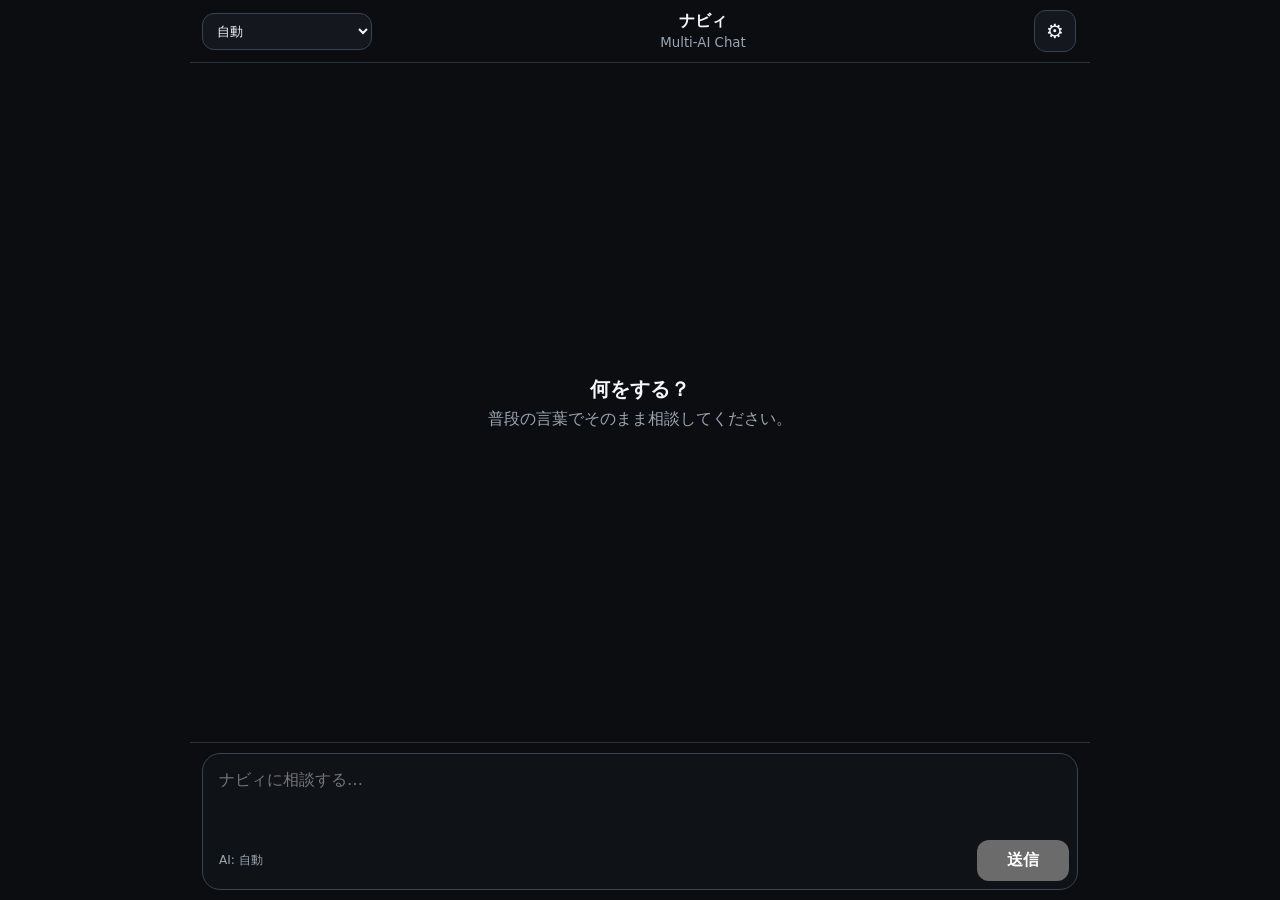
==== web/index.html @ 919de96f "Add dedicated API vault with separate provider forms" ====
<!doctype html>
<html lang="ja">
<head>
<meta charset="utf-8">
<meta name="viewport" content="width=device-width,initial-scale=1,viewport-fit=cover">
<title>Navi Multi-AI Chat</title>
<style>
:root{color-scheme:dark;font-family:system-ui,-apple-system,BlinkMacSystemFont,"Segoe UI",sans-serif;--bg:#0b0d10;--panel:#14181e;--panel2:#0f1318;--line:#2a313b;--text:#f4f7fb;--muted:#9aa6b4;--ok:#76d99c;--bad:#ffb4b4;--warn:#ffd27a}
*{box-sizing:border-box}html,body{height:100%}body{margin:0;background:var(--bg);color:var(--text);overflow:hidden}button,input,select,textarea{font:inherit}.app{height:100dvh;max-width:900px;margin:auto;display:flex;flex-direction:column}
.topbar{padding:calc(10px + env(safe-area-inset-top)) 12px 10px;display:grid;grid-template-columns:minmax(120px,170px) 1fr 44px;gap:8px;align-items:center;border-bottom:1px solid var(--line)}
#providerTop{width:100%;border:1px solid #384250;border-radius:12px;background:var(--panel);color:var(--text);padding:9px 30px 9px 10px;font-size:13px}.brand{text-align:center}.brand b{display:block}.brand small{color:var(--muted)}.gear{width:42px;height:42px;border:1px solid #384250;border-radius:12px;background:var(--panel);color:var(--text);font-size:20px}
.screen{display:none;min-height:0;flex:1}.screen.active{display:flex}.page{flex-direction:column;overflow:auto;padding:14px 14px 40px}.page-head{display:flex;align-items:center;gap:10px;margin-bottom:16px}.home{border:1px solid #384250;border-radius:12px;background:var(--panel);color:var(--text);padding:10px 13px;font-weight:700}.title{font-size:21px;font-weight:800}.sub{color:var(--muted);font-size:12px;line-height:1.5;margin:-7px 0 14px}
#chatScreen{flex-direction:column}.messages{flex:1;overflow:auto;padding:16px 14px}.empty{height:100%;display:grid;place-items:center;text-align:center;color:var(--muted)}.empty strong{display:block;color:var(--text);font-size:20px;margin-bottom:6px}.msg{max-width:86%;margin:0 0 14px}.msg.user{margin-left:auto}.bubble{border:1px solid var(--line);border-radius:16px;padding:12px 14px;white-space:pre-wrap;word-break:break-word;line-height:1.6}.user .bubble{background:#202833}.assistant .bubble{background:var(--panel)}.meta{color:var(--muted);font-size:11px;margin:5px 4px}.error{color:var(--bad)}
.composer-wrap{border-top:1px solid var(--line);padding:10px 12px calc(10px + env(safe-area-inset-bottom))}.composer{border:1px solid #394453;background:var(--panel2);border-radius:18px;padding:8px}.composer textarea{width:100%;min-height:74px;max-height:190px;resize:none;border:0;outline:0;background:transparent;color:var(--text);padding:8px}.composer-row{display:flex;gap:8px;align-items:center}.mode{flex:1;color:var(--muted);font-size:12px;padding-left:8px}.send{min-width:92px;border:0;border-radius:12px;padding:10px 14px;font-weight:800}
.list{display:grid;gap:10px}.rowbtn{width:100%;display:flex;justify-content:space-between;align-items:center;gap:12px;text-align:left;background:var(--panel);border:1px solid var(--line);border-radius:16px;color:var(--text);padding:15px}.rowbtn strong{display:block}.rowbtn small{display:block;color:var(--muted);margin-top:4px}.state{font-size:11px;color:var(--muted);text-align:right;line-height:1.4}.state.ok{color:var(--ok)}.state.warn{color:var(--warn)}
.card{background:var(--panel);border:1px solid var(--line);border-radius:16px;padding:15px;margin-top:12px}.keyinput{width:100%;border:1px solid #394453;border-radius:11px;background:var(--panel2);color:var(--text);padding:12px}.save,.secondary{width:100%;margin-top:12px;border:0;border-radius:12px;padding:12px;font-weight:800}.secondary{background:transparent;color:var(--text);border:1px solid #394453}.save-status{min-height:22px;margin-top:10px;font-size:12px;color:var(--muted)}.save-status.ok{color:var(--ok)}.save-status.bad{color:var(--bad)}.note{color:var(--muted);font-size:11px;line-height:1.5;margin-top:8px}.check{display:flex;align-items:center;gap:10px}.check input{width:auto}
</style>
</head>
<body>
<div class="app">
<header class="topbar">
  <select id="providerTop" aria-label="AI切り替え"><option value="">自動</option><option value="gemini">Gemini</option><option value="openai">OpenAI</option><option value="copilot">Copilot</option></select>
  <div class="brand"><b>ナビィ</b><small>Multi-AI Chat</small></div>
  <button id="settingsBtn" class="gear" aria-label="設定">⚙︎</button>
</header>

<section id="chatScreen" class="screen active">
 <div id="messages" class="messages"><div id="emptyState" class="empty"><div><strong>何をする？</strong>普段の言葉でそのまま相談してください。</div></div></div>
 <div class="composer-wrap"><div class="composer"><textarea id="message" placeholder="ナビィに相談する…" enterkeyhint="send"></textarea><div class="composer-row"><div id="mode" class="mode">AI: 自動</div><button id="send" class="send">送信</button></div></div></div>
</section>

<section id="settingsScreen" class="screen page">
 <div class="page-head"><button class="home" data-home>⌂ ホーム</button><div class="title">設定</div></div>
 <div class="list">
   <button id="openVault" class="rowbtn"><span><strong>API保管庫</strong><small>Gemini / OpenAI / Copilot</small></span><span>›</span></button>
   <button id="openGateway" class="rowbtn"><span><strong>接続キー</strong><small>GATEWAY_CHAT_KEY</small></span><span id="gatewayState" class="state">未保存</span></button>
 </div>
 <div class="card"><label class="check"><input id="verify" type="checkbox">2つ目のAIでも確認する</label></div>
</section>

<section id="vaultScreen" class="screen page">
 <div class="page-head"><button class="home" data-home>⌂ ホーム</button><div class="title">API保管庫</div></div>
 <div class="sub">APIだけをここにまとめます。3つは完全に別保存です。</div>
 <div class="list">
   <button class="rowbtn" data-api="gemini"><span><strong>Gemini</strong><small>API</small></span><span id="geminiVaultState" class="state">未保存</span></button>
   <button class="rowbtn" data-api="openai"><span><strong>OpenAI</strong><small>API</small></span><span id="openaiVaultState" class="state">未保存</span></button>
   <button class="rowbtn" data-api="copilot"><span><strong>Copilot</strong><small>API</small></span><span id="copilotVaultState" class="state">未保存</span></button>
 </div>
 <div class="note">端末保存とは別に、Railway側に同じプロバイダの内部設定がある場合は、端末側が消えてもナビィは内部設定を自動で使います。APIキーそのものは画面へ戻しません。</div>
</section>

<section id="keyScreen" class="screen page">
 <div class="page-head"><button class="home" data-home>⌂ ホーム</button><div id="keyTitle" class="title">キー保存</div></div>
 <div id="keyHelp" class="sub"></div>
 <div class="card">
   <input id="keyInput" class="keyinput" type="password" autocomplete="off">
   <button id="saveKey" class="save">保存</button>
   <button id="restoreKey" class="secondary" hidden>端末内部バックアップから復元</button>
   <div id="saveStatus" class="save-status"></div>
 </div>
</section>
</div>

<script>
const $=id=>document.getElementById(id);
const S={
 gateway:"navi.v5.gateway",provider:"navi.v5.provider",verify:"navi.v5.verify",
 gemini:"navi.v5.gemini.current",geminiBackup:"navi.v5.gemini.backup",geminiOK:"navi.v5.gemini.ok",
 openai:"navi.v5.openai.current",openaiBackup:"navi.v5.openai.backup",openaiOK:"navi.v5.openai.ok",
 copilot:"navi.v5.copilot.current",copilotBackup:"navi.v5.copilot.backup",copilotOK:"navi.v5.copilot.ok"
};
let editing=null, serverProviders={openai:false,gemini:false,copilot:false};
const meta={
 gateway:{title:"接続キー",help:"ナビィの入口キーだけを保存します。",verify:"gateway"},
 gemini:{title:"Gemini API",help:"Gemini専用。確認に成功した値だけ保存し、端末内部にも予備コピーを残します。",verify:"provider"},
 openai:{title:"OpenAI API",help:"OpenAI専用。確認に成功した値だけ保存し、端末内部にも予備コピーを残します。",verify:"provider"},
 copilot:{title:"Copilot API",help:"Copilot専用。現在は将来のBridge接続用キーとして別保存します。",verify:"copilot"}
};
function show(id){["chatScreen","settingsScreen","vaultScreen","keyScreen"].forEach(x=>$(x).classList.remove("active"));$(id).classList.add("active")}
function home(){show("chatScreen");$("message").focus()}
function cur(k){return localStorage.getItem(S[k])||""}
function backup(k){return localStorage.getItem(S[k+"Backup"])||""}
function ok(k){return k==="gateway"?!!cur("gateway"):localStorage.getItem(S[k+"OK"])==="1"}
function useKey(k){if(ok(k)&&cur(k))return cur(k);if(ok(k)&&backup(k))return backup(k);return ""}
function stateText(k){
 const local=ok(k)&&(cur(k)||backup(k)); const internal=!!serverProviders[k];
 return (local?"端末保存済み":"端末未保存")+"\n"+(internal?"内部設定あり":"内部設定なし");
}
function refresh(){
 $("gatewayState").textContent=cur("gateway")?"保存済み":"未保存";
 ["gemini","openai","copilot"].forEach(k=>{const el=$(k+"VaultState");el.textContent=stateText(k);el.className="state"+((ok(k)||serverProviders[k])?" ok":"")});
 const p=localStorage.getItem(S.provider)||"";$("providerTop").value=p;
 $("verify").checked=localStorage.getItem(S.verify)==="1";
 const names={"":"自動",gemini:"Gemini",openai:"OpenAI",copilot:"Copilot"};
 $("mode").textContent="AI: "+names[p]+($("verify").checked?" / 2AI確認":"");
}
async function loadServerStatus(){
 try{const r=await fetch("/api/status");const d=await r.json();serverProviders=d.providers||serverProviders;}catch{}
 refresh();
}
function openEditor(k){
 editing=k;$("keyTitle").textContent=meta[k].title;$("keyHelp").textContent=meta[k].help;
 $("keyInput").value=cur(k);$("saveStatus").textContent="";$("saveStatus").className="save-status";
 $("restoreKey").hidden=!(k!=="gateway"&&backup(k));show("keyScreen");
}
async function validateGateway(v){const r=await fetch("/api/chat/providers",{headers:{"Authorization":"Bearer "+v}});if(!r.ok)throw new Error("接続キーが一致しません")}
async function validateProvider(k,v){
 const g=cur("gateway");if(!g)throw new Error("先に接続キーを保存してください");
 const r=await fetch("/api/provider-key/validate",{method:"POST",headers:{"Content-Type":"application/json","Authorization":"Bearer "+g},body:JSON.stringify({provider:k,api_key:v})});
 const d=await r.json().catch(()=>({}));if(!r.ok)throw new Error(d.detail||"APIキーを確認できません")
}
$("saveKey").onclick=async()=>{
 const v=$("keyInput").value.trim(),st=$("saveStatus");if(!v){st.textContent="入力してください";st.className="save-status bad";return}
 $("saveKey").disabled=true;st.textContent="確認中…";st.className="save-status";
 try{
   if(editing==="gateway") await validateGateway(v);
   else if(editing==="gemini"||editing==="openai") await validateProvider(editing,v);
   localStorage.setItem(S[editing],v);
   if(editing!=="gateway"){localStorage.setItem(S[editing+"Backup"],v);localStorage.setItem(S[editing+"OK"],"1")}
   st.textContent=editing==="copilot"?"保存しました。Copilot接続先ができたら接続確認します。":"確認して保存しました。予備コピーも端末内部に保存済みです。";
   st.className="save-status ok";refresh();
 }catch(e){st.textContent="保存していません："+e.message;st.className="save-status bad"}
 finally{$("saveKey").disabled=false}
};
$("restoreKey").onclick=()=>{const b=backup(editing);if(b){localStorage.setItem(S[editing],b);$("keyInput").value=b;$("saveStatus").textContent="端末内部バックアップから復元しました。";$("saveStatus").className="save-status ok";refresh()}};
document.querySelectorAll("[data-home]").forEach(b=>b.onclick=home);
$("settingsBtn").onclick=()=>{refresh();show("settingsScreen")};
$("openVault").onclick=()=>{refresh();show("vaultScreen")};
$("openGateway").onclick=()=>openEditor("gateway");
document.querySelectorAll("[data-api]").forEach(b=>b.onclick=()=>openEditor(b.dataset.api));
$("providerTop").onchange=()=>{localStorage.setItem(S.provider,$("providerTop").value);refresh()};
$("verify").onchange=()=>{localStorage.setItem(S.verify,$("verify").checked?"1":"0");refresh()};
function add(role,text,meta="",err=false){const e=$("emptyState");if(e)e.remove();const w=document.createElement("div");w.className="msg "+role;const b=document.createElement("div");b.className="bubble"+(err?" error":"");b.textContent=text;w.appendChild(b);if(meta){const m=document.createElement("div");m.className="meta";m.textContent=meta;w.appendChild(m)}$("messages").appendChild(w);$("messages").scrollTop=$("messages").scrollHeight;return w}
async function sendMessage(){
 const text=$("message").value.trim();if(!text)return;const gateway=cur("gateway");if(!gateway){show("settingsScreen");return}
 const preferred=localStorage.getItem(S.provider)||"",verify=localStorage.getItem(S.verify)==="1";
 add("user",text);$("message").value="";$("send").disabled=true;const load=add("assistant","ナビィが処理中…");
 try{
   const h={"Content-Type":"application/json","Authorization":"Bearer "+gateway};
   const g=useKey("gemini"),o=useKey("openai"),c=useKey("copilot");
   if(g)h["X-Gemini-API-Key"]=g;if(o)h["X-OpenAI-API-Key"]=o;if(c)h["X-Copilot-API-Key"]=c;
   const r=await fetch("/api/chat",{method:"POST",headers:h,body:JSON.stringify({message:text,preferred_provider:preferred||null,verify})});
   const d=await r.json();if(!r.ok)throw new Error(d.detail||("HTTP "+r.status));load.remove();
   const who=d?.navi?.selected_provider||"AI",ver=d?.navi?.verifier?" / 検証: "+d.navi.verifier:"";add("assistant",d.integrated_answer||d?.answer?.text||"","担当: "+who+ver);
 }catch(e){load.remove();add("assistant","エラー: "+e.message,"",true)}finally{$("send").disabled=false;$("message").focus()}
}
$("send").onclick=sendMessage;$("message").onkeydown=e=>{if(e.key==="Enter"&&!e.shiftKey){e.preventDefault();sendMessage()}};
loadServerStatus();
</script>
</body></html>
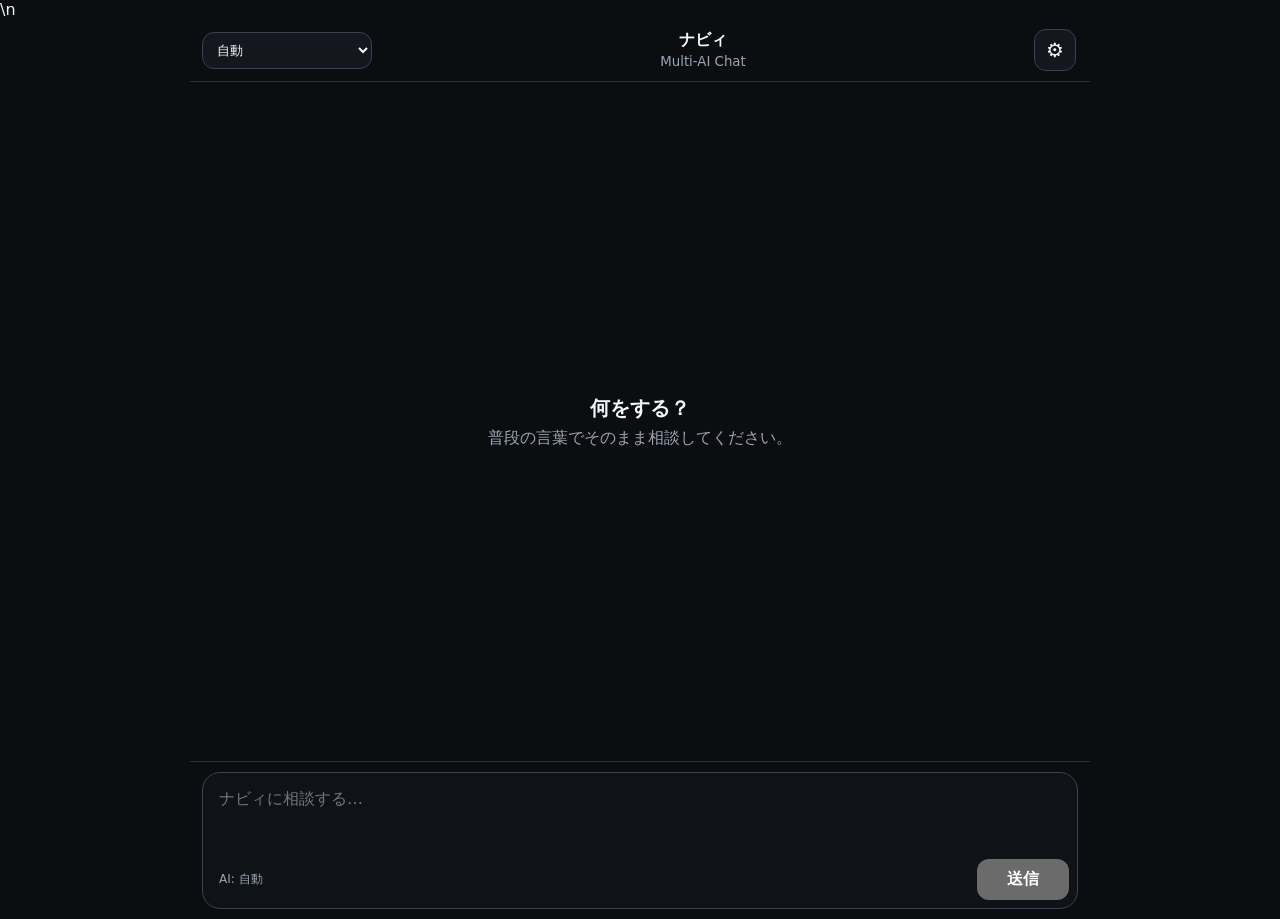
==== commit 3779f8cc: "Keep chat open when gateway key is missing" ====
--- a/web/index.html
+++ b/web/index.html
@@ -2,7 +2,10 @@
 <html lang="ja">
 <head>
 <meta charset="utf-8">
-<meta name="viewport" content="width=device-width,initial-scale=1,viewport-fit=cover">
+<meta name="viewport" content="width=device-width,initial-scale=1,viewport-fit=cover">\n<meta http-equiv="Cache-Control" content="no-store, no-cache, must-revalidate">
+<meta http-equiv="Cache-Control" content="no-store, no-cache, must-revalidate">
+<meta http-equiv="Pragma" content="no-cache">
+<meta http-equiv="Expires" content="0">
 <title>Navi Multi-AI Chat</title>
 <style>
 :root{color-scheme:dark;font-family:system-ui,-apple-system,BlinkMacSystemFont,"Segoe UI",sans-serif;--bg:#0b0d10;--panel:#14181e;--panel2:#0f1318;--line:#2a313b;--text:#f4f7fb;--muted:#9aa6b4;--ok:#76d99c;--bad:#ffb4b4;--warn:#ffd27a}
@@ -69,7 +72,55 @@
  openai:"navi.v5.openai.current",openaiBackup:"navi.v5.openai.backup",openaiOK:"navi.v5.openai.ok",
  copilot:"navi.v5.copilot.current",copilotBackup:"navi.v5.copilot.backup",copilotOK:"navi.v5.copilot.ok"
 };
+
 let editing=null, serverProviders={openai:false,gemini:false,copilot:false};
+
+function firstStored(keys){
+  for(const key of keys){
+    const v=localStorage.getItem(key);
+    if(v) return v;
+  }
+  return "";
+}
+function migrateLegacyStorage(){
+  if(!localStorage.getItem(S.gateway)){
+    const legacyGateway = firstStored(["navi.v4.gateway","navi.settings.gateway_key"]) || sessionStorage.getItem("navi_access_key") || "";
+    if(legacyGateway) localStorage.setItem(S.gateway, legacyGateway);
+  }
+
+  if(!localStorage.getItem(S.gemini)){
+    const v=firstStored(["navi.v4.gemini","navi.settings.gemini_api_key"]);
+    if(v){
+      localStorage.setItem(S.gemini,v);
+      localStorage.setItem(S.geminiBackup,v);
+      const verified = localStorage.getItem("navi.v4.gemini.ok")==="1";
+      if(verified) localStorage.setItem(S.geminiOK,"1");
+    }
+  }
+
+  if(!localStorage.getItem(S.openai)){
+    const v=firstStored(["navi.v4.openai","navi.settings.openai_api_key"]);
+    if(v){
+      localStorage.setItem(S.openai,v);
+      localStorage.setItem(S.openaiBackup,v);
+      const verified = localStorage.getItem("navi.v4.openai.ok")==="1";
+      if(verified) localStorage.setItem(S.openaiOK,"1");
+    }
+  }
+
+  if(!localStorage.getItem(S.provider)){
+    const p=firstStored(["navi.v4.provider","navi.settings.provider"]);
+    if(p) localStorage.setItem(S.provider,p);
+  }
+
+  if(localStorage.getItem(S.verify)===null){
+    const legacyV4=localStorage.getItem("navi.v4.verify");
+    const legacySettings=localStorage.getItem("navi.settings.verify");
+    const legacy = legacyV4 !== null ? legacyV4 : legacySettings;
+    if(legacy !== null) localStorage.setItem(S.verify, legacy==="true" ? "1" : legacy);
+  }
+}
+
 const meta={
  gateway:{title:"接続キー",help:"ナビィの入口キーだけを保存します。",verify:"gateway"},
  gemini:{title:"Gemini API",help:"Gemini専用。確認に成功した値だけ保存し、端末内部にも予備コピーを残します。",verify:"provider"},
@@ -132,7 +183,7 @@
 $("verify").onchange=()=>{localStorage.setItem(S.verify,$("verify").checked?"1":"0");refresh()};
 function add(role,text,meta="",err=false){const e=$("emptyState");if(e)e.remove();const w=document.createElement("div");w.className="msg "+role;const b=document.createElement("div");b.className="bubble"+(err?" error":"");b.textContent=text;w.appendChild(b);if(meta){const m=document.createElement("div");m.className="meta";m.textContent=meta;w.appendChild(m)}$("messages").appendChild(w);$("messages").scrollTop=$("messages").scrollHeight;return w}
 async function sendMessage(){
- const text=$("message").value.trim();if(!text)return;const gateway=cur("gateway");if(!gateway){show("settingsScreen");return}
+ const text=$("message").value.trim();if(!text)return;const gateway=cur("gateway");if(!gateway){add("assistant","接続キーが見つかりません。右上の設定から接続キーを確認してください。","",true);return}
  const preferred=localStorage.getItem(S.provider)||"",verify=localStorage.getItem(S.verify)==="1";
  add("user",text);$("message").value="";$("send").disabled=true;const load=add("assistant","ナビィが処理中…");
  try{
@@ -145,6 +196,7 @@
  }catch(e){load.remove();add("assistant","エラー: "+e.message,"",true)}finally{$("send").disabled=false;$("message").focus()}
 }
 $("send").onclick=sendMessage;$("message").onkeydown=e=>{if(e.key==="Enter"&&!e.shiftKey){e.preventDefault();sendMessage()}};
+migrateLegacyStorage();
 loadServerStatus();
 </script>
 </body></html>
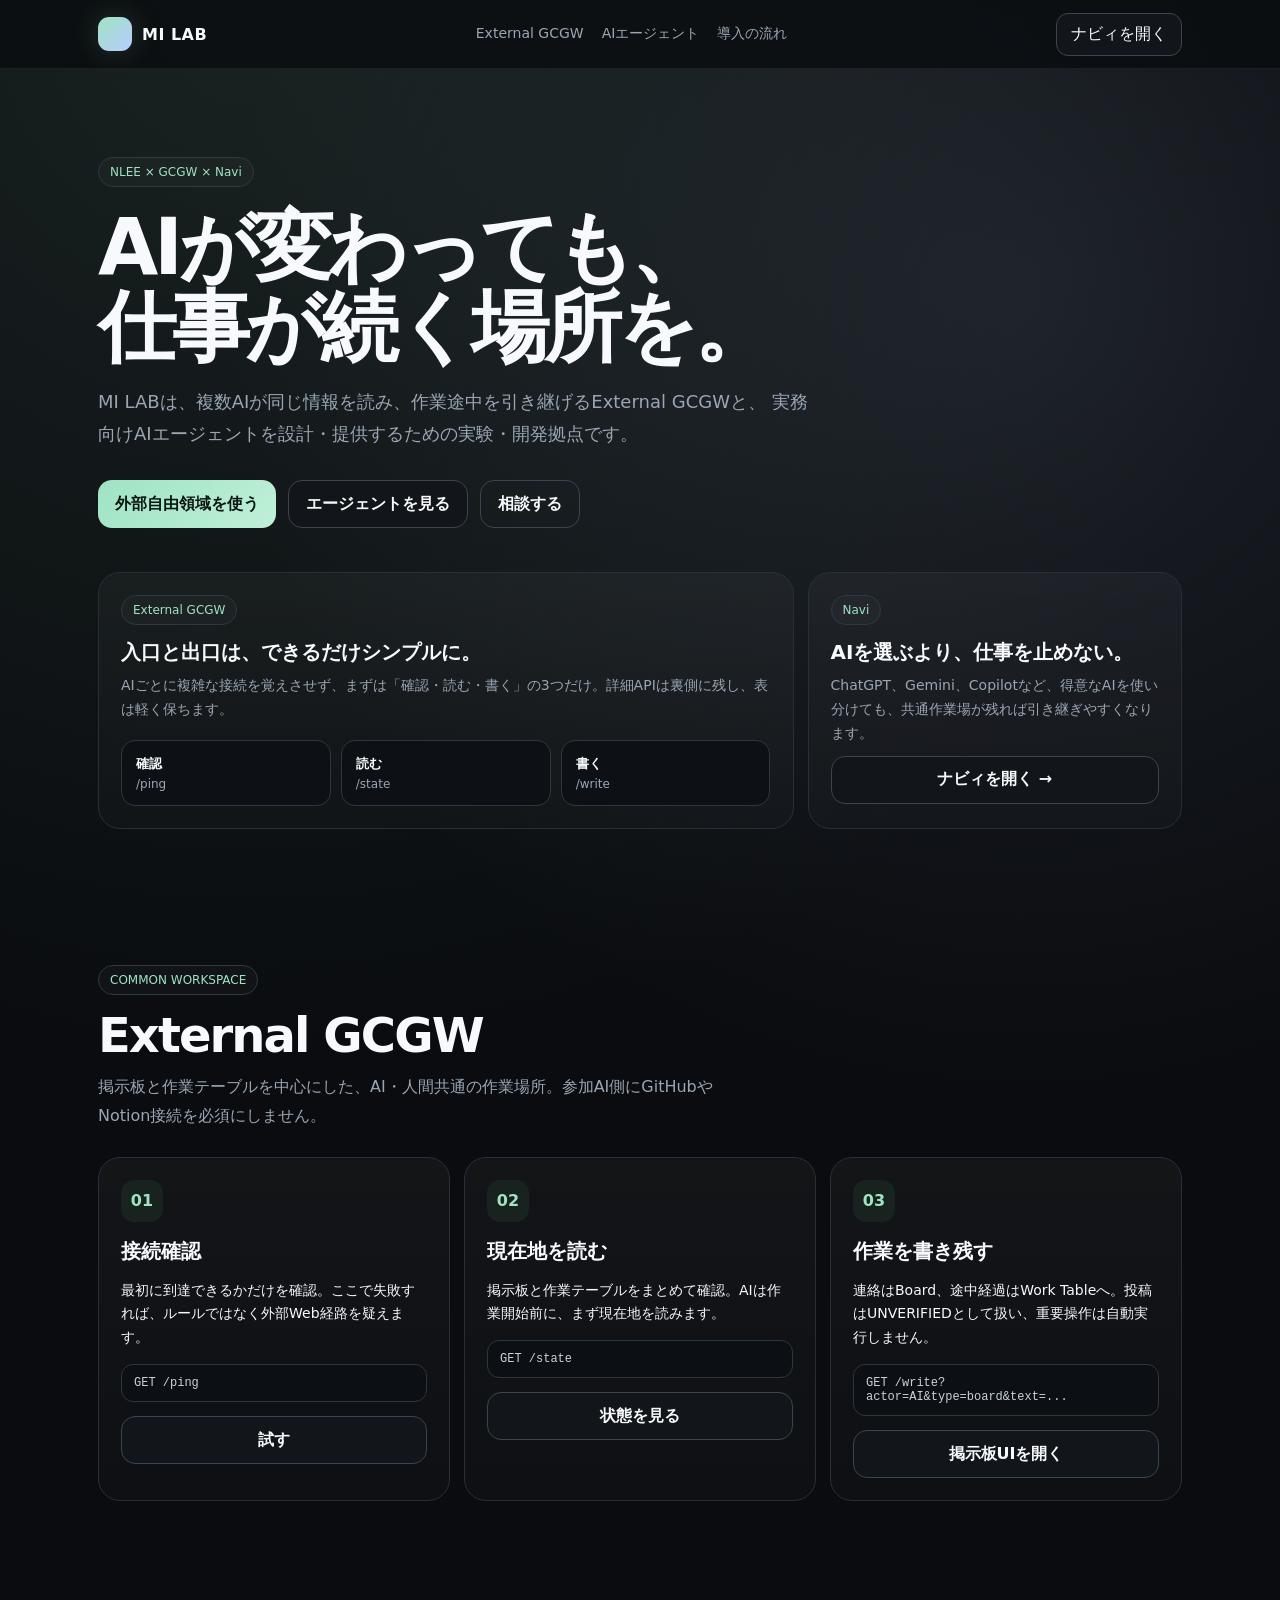
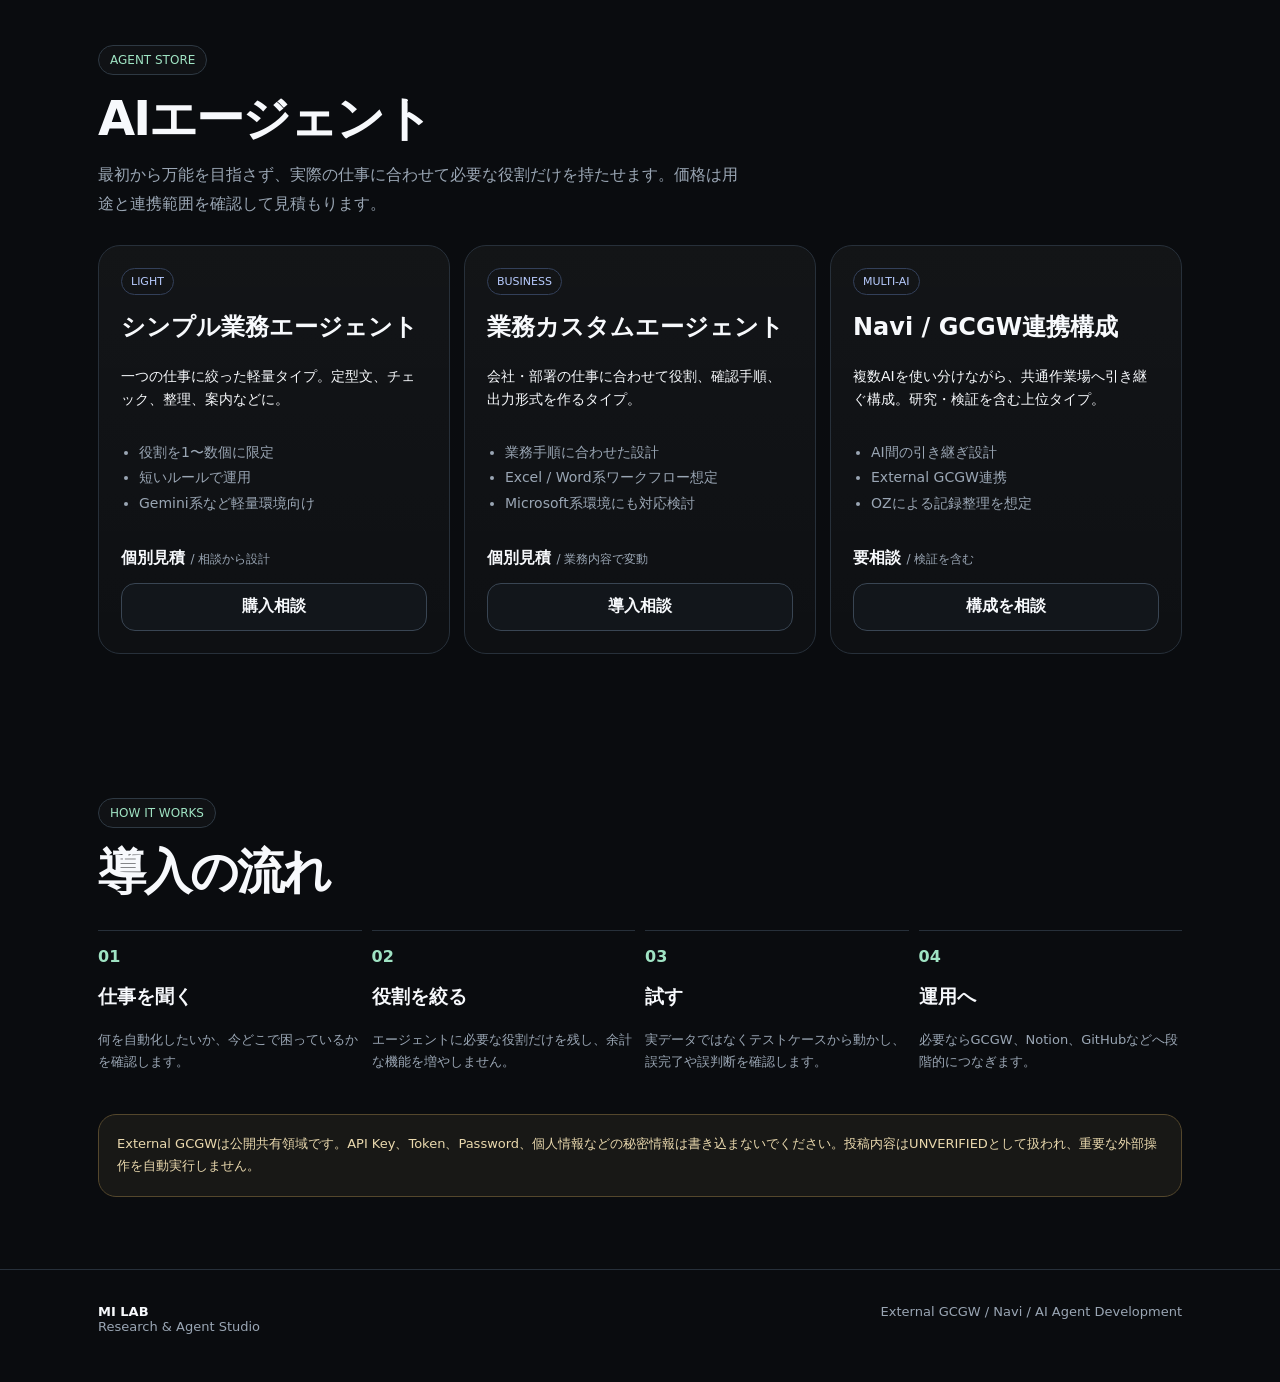
==== commit 54126c3b: "Build MI LAB homepage for GCGW and agent sales" ====
--- a/web/index.html
+++ b/web/index.html
@@ -2,201 +2,239 @@
 <html lang="ja">
 <head>
 <meta charset="utf-8">
-<meta name="viewport" content="width=device-width,initial-scale=1,viewport-fit=cover">\n<meta http-equiv="Cache-Control" content="no-store, no-cache, must-revalidate">
-<meta http-equiv="Cache-Control" content="no-store, no-cache, must-revalidate">
-<meta http-equiv="Pragma" content="no-cache">
-<meta http-equiv="Expires" content="0">
-<title>Navi Multi-AI Chat</title>
+<meta name="viewport" content="width=device-width,initial-scale=1,viewport-fit=cover">
+<meta name="theme-color" content="#0b0d10">
+<title>MI LAB | External GCGW & AI Agent Studio</title>
+<meta name="description" content="External GCGWを使った共通作業空間と、用途別AIエージェントの設計・販売。">
 <style>
-:root{color-scheme:dark;font-family:system-ui,-apple-system,BlinkMacSystemFont,"Segoe UI",sans-serif;--bg:#0b0d10;--panel:#14181e;--panel2:#0f1318;--line:#2a313b;--text:#f4f7fb;--muted:#9aa6b4;--ok:#76d99c;--bad:#ffb4b4;--warn:#ffd27a}
-*{box-sizing:border-box}html,body{height:100%}body{margin:0;background:var(--bg);color:var(--text);overflow:hidden}button,input,select,textarea{font:inherit}.app{height:100dvh;max-width:900px;margin:auto;display:flex;flex-direction:column}
-.topbar{padding:calc(10px + env(safe-area-inset-top)) 12px 10px;display:grid;grid-template-columns:minmax(120px,170px) 1fr 44px;gap:8px;align-items:center;border-bottom:1px solid var(--line)}
-#providerTop{width:100%;border:1px solid #384250;border-radius:12px;background:var(--panel);color:var(--text);padding:9px 30px 9px 10px;font-size:13px}.brand{text-align:center}.brand b{display:block}.brand small{color:var(--muted)}.gear{width:42px;height:42px;border:1px solid #384250;border-radius:12px;background:var(--panel);color:var(--text);font-size:20px}
-.screen{display:none;min-height:0;flex:1}.screen.active{display:flex}.page{flex-direction:column;overflow:auto;padding:14px 14px 40px}.page-head{display:flex;align-items:center;gap:10px;margin-bottom:16px}.home{border:1px solid #384250;border-radius:12px;background:var(--panel);color:var(--text);padding:10px 13px;font-weight:700}.title{font-size:21px;font-weight:800}.sub{color:var(--muted);font-size:12px;line-height:1.5;margin:-7px 0 14px}
-#chatScreen{flex-direction:column}.messages{flex:1;overflow:auto;padding:16px 14px}.empty{height:100%;display:grid;place-items:center;text-align:center;color:var(--muted)}.empty strong{display:block;color:var(--text);font-size:20px;margin-bottom:6px}.msg{max-width:86%;margin:0 0 14px}.msg.user{margin-left:auto}.bubble{border:1px solid var(--line);border-radius:16px;padding:12px 14px;white-space:pre-wrap;word-break:break-word;line-height:1.6}.user .bubble{background:#202833}.assistant .bubble{background:var(--panel)}.meta{color:var(--muted);font-size:11px;margin:5px 4px}.error{color:var(--bad)}
-.composer-wrap{border-top:1px solid var(--line);padding:10px 12px calc(10px + env(safe-area-inset-bottom))}.composer{border:1px solid #394453;background:var(--panel2);border-radius:18px;padding:8px}.composer textarea{width:100%;min-height:74px;max-height:190px;resize:none;border:0;outline:0;background:transparent;color:var(--text);padding:8px}.composer-row{display:flex;gap:8px;align-items:center}.mode{flex:1;color:var(--muted);font-size:12px;padding-left:8px}.send{min-width:92px;border:0;border-radius:12px;padding:10px 14px;font-weight:800}
-.list{display:grid;gap:10px}.rowbtn{width:100%;display:flex;justify-content:space-between;align-items:center;gap:12px;text-align:left;background:var(--panel);border:1px solid var(--line);border-radius:16px;color:var(--text);padding:15px}.rowbtn strong{display:block}.rowbtn small{display:block;color:var(--muted);margin-top:4px}.state{font-size:11px;color:var(--muted);text-align:right;line-height:1.4}.state.ok{color:var(--ok)}.state.warn{color:var(--warn)}
-.card{background:var(--panel);border:1px solid var(--line);border-radius:16px;padding:15px;margin-top:12px}.keyinput{width:100%;border:1px solid #394453;border-radius:11px;background:var(--panel2);color:var(--text);padding:12px}.save,.secondary{width:100%;margin-top:12px;border:0;border-radius:12px;padding:12px;font-weight:800}.secondary{background:transparent;color:var(--text);border:1px solid #394453}.save-status{min-height:22px;margin-top:10px;font-size:12px;color:var(--muted)}.save-status.ok{color:var(--ok)}.save-status.bad{color:var(--bad)}.note{color:var(--muted);font-size:11px;line-height:1.5;margin-top:8px}.check{display:flex;align-items:center;gap:10px}.check input{width:auto}
+:root{
+  --bg:#0a0c0f;--panel:#12161b;--panel2:#171c22;--line:#27303a;
+  --text:#f7f9fc;--muted:#9aa6b4;--accent:#9fe3c3;--accent2:#b8ccff;
+  --warn:#ffd98a;--max:1120px;
+}
+*{box-sizing:border-box}
+html{scroll-behavior:smooth}
+body{margin:0;background:
+radial-gradient(circle at 20% 0%,rgba(159,227,195,.10),transparent 34%),
+radial-gradient(circle at 80% 10%,rgba(184,204,255,.10),transparent 28%),
+var(--bg);color:var(--text);font-family:system-ui,-apple-system,BlinkMacSystemFont,"Segoe UI",sans-serif}
+a{color:inherit;text-decoration:none}
+button{font:inherit}
+.wrap{max-width:var(--max);margin:auto;padding:0 18px}
+header{position:sticky;top:0;z-index:20;background:rgba(10,12,15,.78);backdrop-filter:blur(18px);border-bottom:1px solid rgba(255,255,255,.07)}
+.nav{min-height:68px;display:flex;align-items:center;justify-content:space-between;gap:16px}
+.brand{display:flex;align-items:center;gap:10px;font-weight:850;letter-spacing:.03em}
+.logo{width:34px;height:34px;border-radius:11px;background:linear-gradient(135deg,var(--accent),var(--accent2));box-shadow:0 0 28px rgba(159,227,195,.18)}
+.navlinks{display:flex;gap:18px;color:var(--muted);font-size:14px}
+.navcta{padding:10px 14px;border:1px solid #3a4653;border-radius:12px;background:var(--panel)}
+.hero{padding:88px 0 64px}
+.eyebrow{display:inline-flex;align-items:center;gap:8px;padding:7px 11px;border:1px solid #2e3943;border-radius:999px;color:var(--accent);font-size:12px;background:rgba(255,255,255,.025)}
+.hero h1{font-size:clamp(42px,8vw,78px);line-height:1.03;letter-spacing:-.055em;margin:20px 0 18px;max-width:900px}
+.hero p{max-width:720px;color:var(--muted);font-size:18px;line-height:1.8;margin:0}
+.actions{display:flex;flex-wrap:wrap;gap:12px;margin-top:30px}
+.btn{display:inline-flex;align-items:center;justify-content:center;gap:8px;min-height:48px;padding:0 17px;border-radius:14px;font-weight:800;border:1px solid #394553;background:var(--panel)}
+.btn.primary{background:linear-gradient(135deg,var(--accent),#c0f0d8);color:#0a1711;border:0}
+.btn.secondary{background:transparent}
+.hero-grid{margin-top:44px;display:grid;grid-template-columns:1.3fr .7fr;gap:14px}
+.card{background:linear-gradient(180deg,rgba(255,255,255,.035),rgba(255,255,255,.015));border:1px solid var(--line);border-radius:22px;padding:22px}
+.card h3{margin:0 0 8px;font-size:20px}.card p{font-size:14px;line-height:1.7}
+.status{display:grid;grid-template-columns:repeat(3,1fr);gap:10px;margin-top:18px}
+.status div{border:1px solid #2d3741;border-radius:14px;padding:14px;background:#0d1115}
+.status b{display:block;font-size:13px}.status span{display:block;margin-top:4px;color:var(--muted);font-size:12px}
+.section{padding:72px 0}
+.section-head{display:flex;justify-content:space-between;align-items:end;gap:18px;margin-bottom:26px}
+.section h2{font-size:clamp(30px,5vw,48px);letter-spacing:-.04em;margin:0}
+.section .lead{max-width:650px;color:var(--muted);line-height:1.8;margin:10px 0 0}
+.gcgw-grid{display:grid;grid-template-columns:repeat(3,1fr);gap:14px}
+.icon{width:42px;height:42px;border-radius:13px;background:#18221e;display:grid;place-items:center;font-weight:900;color:var(--accent);margin-bottom:16px}
+.endpoint{margin-top:14px;border:1px solid #2c3741;border-radius:12px;padding:11px 12px;background:#0c1014;font-family:ui-monospace,SFMono-Regular,Menlo,monospace;font-size:12px;color:#c8d2dc;overflow:auto}
+.products{display:grid;grid-template-columns:repeat(3,1fr);gap:14px}
+.product{display:flex;flex-direction:column;min-height:330px}
+.tag{display:inline-block;width:max-content;font-size:11px;color:var(--accent2);border:1px solid #33405a;border-radius:999px;padding:6px 9px;margin-bottom:16px}
+.product h3{font-size:24px}.product ul{padding-left:18px;color:var(--muted);line-height:1.8;font-size:14px}
+.product .price{margin-top:auto;padding-top:18px;font-weight:850}
+.product .small{font-size:12px;color:var(--muted);font-weight:500}
+.product .btn{margin-top:14px}
+.flow{display:grid;grid-template-columns:repeat(4,1fr);gap:10px}
+.step{border-top:1px solid var(--line);padding-top:16px}.step b{color:var(--accent)}.step p{color:var(--muted);font-size:13px;line-height:1.7}
+.notice{border:1px solid #54472c;background:rgba(255,217,138,.06);border-radius:18px;padding:18px;color:#ead9ae;font-size:13px;line-height:1.7}
+footer{border-top:1px solid var(--line);padding:34px 0 48px;color:var(--muted);font-size:13px}
+.footer-grid{display:flex;justify-content:space-between;gap:20px;flex-wrap:wrap}
+@media(max-width:820px){
+  .navlinks{display:none}.hero{padding-top:64px}.hero-grid,.gcgw-grid,.products{grid-template-columns:1fr}.flow{grid-template-columns:1fr 1fr}.status{grid-template-columns:1fr}.section{padding:54px 0}
+}
+@media(max-width:520px){
+  .hero h1{font-size:44px}.hero p{font-size:16px}.flow{grid-template-columns:1fr}.actions .btn{width:100%}.card{padding:18px}
+}
 </style>
 </head>
 <body>
-<div class="app">
-<header class="topbar">
-  <select id="providerTop" aria-label="AI切り替え"><option value="">自動</option><option value="gemini">Gemini</option><option value="openai">OpenAI</option><option value="copilot">Copilot</option></select>
-  <div class="brand"><b>ナビィ</b><small>Multi-AI Chat</small></div>
-  <button id="settingsBtn" class="gear" aria-label="設定">⚙︎</button>
+<header>
+  <div class="wrap nav">
+    <a class="brand" href="/"><span class="logo"></span><span>MI LAB</span></a>
+    <nav class="navlinks">
+      <a href="#gcgw">External GCGW</a>
+      <a href="#agents">AIエージェント</a>
+      <a href="#how">導入の流れ</a>
+    </nav>
+    <a class="navcta" href="/chat">ナビィを開く</a>
+  </div>
 </header>
 
-<section id="chatScreen" class="screen active">
- <div id="messages" class="messages"><div id="emptyState" class="empty"><div><strong>何をする？</strong>普段の言葉でそのまま相談してください。</div></div></div>
- <div class="composer-wrap"><div class="composer"><textarea id="message" placeholder="ナビィに相談する…" enterkeyhint="send"></textarea><div class="composer-row"><div id="mode" class="mode">AI: 自動</div><button id="send" class="send">送信</button></div></div></div>
-</section>
-
-<section id="settingsScreen" class="screen page">
- <div class="page-head"><button class="home" data-home>⌂ ホーム</button><div class="title">設定</div></div>
- <div class="list">
-   <button id="openVault" class="rowbtn"><span><strong>API保管庫</strong><small>Gemini / OpenAI / Copilot</small></span><span>›</span></button>
-   <button id="openGateway" class="rowbtn"><span><strong>接続キー</strong><small>GATEWAY_CHAT_KEY</small></span><span id="gatewayState" class="state">未保存</span></button>
- </div>
- <div class="card"><label class="check"><input id="verify" type="checkbox">2つ目のAIでも確認する</label></div>
-</section>
-
-<section id="vaultScreen" class="screen page">
- <div class="page-head"><button class="home" data-home>⌂ ホーム</button><div class="title">API保管庫</div></div>
- <div class="sub">APIだけをここにまとめます。3つは完全に別保存です。</div>
- <div class="list">
-   <button class="rowbtn" data-api="gemini"><span><strong>Gemini</strong><small>API</small></span><span id="geminiVaultState" class="state">未保存</span></button>
-   <button class="rowbtn" data-api="openai"><span><strong>OpenAI</strong><small>API</small></span><span id="openaiVaultState" class="state">未保存</span></button>
-   <button class="rowbtn" data-api="copilot"><span><strong>Copilot</strong><small>API</small></span><span id="copilotVaultState" class="state">未保存</span></button>
- </div>
- <div class="note">端末保存とは別に、Railway側に同じプロバイダの内部設定がある場合は、端末側が消えてもナビィは内部設定を自動で使います。APIキーそのものは画面へ戻しません。</div>
-</section>
-
-<section id="keyScreen" class="screen page">
- <div class="page-head"><button class="home" data-home>⌂ ホーム</button><div id="keyTitle" class="title">キー保存</div></div>
- <div id="keyHelp" class="sub"></div>
- <div class="card">
-   <input id="keyInput" class="keyinput" type="password" autocomplete="off">
-   <button id="saveKey" class="save">保存</button>
-   <button id="restoreKey" class="secondary" hidden>端末内部バックアップから復元</button>
-   <div id="saveStatus" class="save-status"></div>
- </div>
-</section>
-</div>
-
-<script>
-const $=id=>document.getElementById(id);
-const S={
- gateway:"navi.v5.gateway",provider:"navi.v5.provider",verify:"navi.v5.verify",
- gemini:"navi.v5.gemini.current",geminiBackup:"navi.v5.gemini.backup",geminiOK:"navi.v5.gemini.ok",
- openai:"navi.v5.openai.current",openaiBackup:"navi.v5.openai.backup",openaiOK:"navi.v5.openai.ok",
- copilot:"navi.v5.copilot.current",copilotBackup:"navi.v5.copilot.backup",copilotOK:"navi.v5.copilot.ok"
-};
-
-let editing=null, serverProviders={openai:false,gemini:false,copilot:false};
-
-function firstStored(keys){
-  for(const key of keys){
-    const v=localStorage.getItem(key);
-    if(v) return v;
-  }
-  return "";
-}
-function migrateLegacyStorage(){
-  if(!localStorage.getItem(S.gateway)){
-    const legacyGateway = firstStored(["navi.v4.gateway","navi.settings.gateway_key"]) || sessionStorage.getItem("navi_access_key") || "";
-    if(legacyGateway) localStorage.setItem(S.gateway, legacyGateway);
-  }
-
-  if(!localStorage.getItem(S.gemini)){
-    const v=firstStored(["navi.v4.gemini","navi.settings.gemini_api_key"]);
-    if(v){
-      localStorage.setItem(S.gemini,v);
-      localStorage.setItem(S.geminiBackup,v);
-      const verified = localStorage.getItem("navi.v4.gemini.ok")==="1";
-      if(verified) localStorage.setItem(S.geminiOK,"1");
-    }
-  }
-
-  if(!localStorage.getItem(S.openai)){
-    const v=firstStored(["navi.v4.openai","navi.settings.openai_api_key"]);
-    if(v){
-      localStorage.setItem(S.openai,v);
-      localStorage.setItem(S.openaiBackup,v);
-      const verified = localStorage.getItem("navi.v4.openai.ok")==="1";
-      if(verified) localStorage.setItem(S.openaiOK,"1");
-    }
-  }
-
-  if(!localStorage.getItem(S.provider)){
-    const p=firstStored(["navi.v4.provider","navi.settings.provider"]);
-    if(p) localStorage.setItem(S.provider,p);
-  }
-
-  if(localStorage.getItem(S.verify)===null){
-    const legacyV4=localStorage.getItem("navi.v4.verify");
-    const legacySettings=localStorage.getItem("navi.settings.verify");
-    const legacy = legacyV4 !== null ? legacyV4 : legacySettings;
-    if(legacy !== null) localStorage.setItem(S.verify, legacy==="true" ? "1" : legacy);
-  }
-}
-
-const meta={
- gateway:{title:"接続キー",help:"ナビィの入口キーだけを保存します。",verify:"gateway"},
- gemini:{title:"Gemini API",help:"Gemini専用。確認に成功した値だけ保存し、端末内部にも予備コピーを残します。",verify:"provider"},
- openai:{title:"OpenAI API",help:"OpenAI専用。確認に成功した値だけ保存し、端末内部にも予備コピーを残します。",verify:"provider"},
- copilot:{title:"Copilot API",help:"Copilot専用。現在は将来のBridge接続用キーとして別保存します。",verify:"copilot"}
-};
-function show(id){["chatScreen","settingsScreen","vaultScreen","keyScreen"].forEach(x=>$(x).classList.remove("active"));$(id).classList.add("active")}
-function home(){show("chatScreen");$("message").focus()}
-function cur(k){return localStorage.getItem(S[k])||""}
-function backup(k){return localStorage.getItem(S[k+"Backup"])||""}
-function ok(k){return k==="gateway"?!!cur("gateway"):localStorage.getItem(S[k+"OK"])==="1"}
-function useKey(k){if(ok(k)&&cur(k))return cur(k);if(ok(k)&&backup(k))return backup(k);return ""}
-function stateText(k){
- const local=ok(k)&&(cur(k)||backup(k)); const internal=!!serverProviders[k];
- return (local?"端末保存済み":"端末未保存")+"\n"+(internal?"内部設定あり":"内部設定なし");
-}
-function refresh(){
- $("gatewayState").textContent=cur("gateway")?"保存済み":"未保存";
- ["gemini","openai","copilot"].forEach(k=>{const el=$(k+"VaultState");el.textContent=stateText(k);el.className="state"+((ok(k)||serverProviders[k])?" ok":"")});
- const p=localStorage.getItem(S.provider)||"";$("providerTop").value=p;
- $("verify").checked=localStorage.getItem(S.verify)==="1";
- const names={"":"自動",gemini:"Gemini",openai:"OpenAI",copilot:"Copilot"};
- $("mode").textContent="AI: "+names[p]+($("verify").checked?" / 2AI確認":"");
-}
-async function loadServerStatus(){
- try{const r=await fetch("/api/status");const d=await r.json();serverProviders=d.providers||serverProviders;}catch{}
- refresh();
-}
-function openEditor(k){
- editing=k;$("keyTitle").textContent=meta[k].title;$("keyHelp").textContent=meta[k].help;
- $("keyInput").value=cur(k);$("saveStatus").textContent="";$("saveStatus").className="save-status";
- $("restoreKey").hidden=!(k!=="gateway"&&backup(k));show("keyScreen");
-}
-async function validateGateway(v){const r=await fetch("/api/chat/providers",{headers:{"Authorization":"Bearer "+v}});if(!r.ok)throw new Error("接続キーが一致しません")}
-async function validateProvider(k,v){
- const g=cur("gateway");if(!g)throw new Error("先に接続キーを保存してください");
- const r=await fetch("/api/provider-key/validate",{method:"POST",headers:{"Content-Type":"application/json","Authorization":"Bearer "+g},body:JSON.stringify({provider:k,api_key:v})});
- const d=await r.json().catch(()=>({}));if(!r.ok)throw new Error(d.detail||"APIキーを確認できません")
-}
-$("saveKey").onclick=async()=>{
- const v=$("keyInput").value.trim(),st=$("saveStatus");if(!v){st.textContent="入力してください";st.className="save-status bad";return}
- $("saveKey").disabled=true;st.textContent="確認中…";st.className="save-status";
- try{
-   if(editing==="gateway") await validateGateway(v);
-   else if(editing==="gemini"||editing==="openai") await validateProvider(editing,v);
-   localStorage.setItem(S[editing],v);
-   if(editing!=="gateway"){localStorage.setItem(S[editing+"Backup"],v);localStorage.setItem(S[editing+"OK"],"1")}
-   st.textContent=editing==="copilot"?"保存しました。Copilot接続先ができたら接続確認します。":"確認して保存しました。予備コピーも端末内部に保存済みです。";
-   st.className="save-status ok";refresh();
- }catch(e){st.textContent="保存していません："+e.message;st.className="save-status bad"}
- finally{$("saveKey").disabled=false}
-};
-$("restoreKey").onclick=()=>{const b=backup(editing);if(b){localStorage.setItem(S[editing],b);$("keyInput").value=b;$("saveStatus").textContent="端末内部バックアップから復元しました。";$("saveStatus").className="save-status ok";refresh()}};
-document.querySelectorAll("[data-home]").forEach(b=>b.onclick=home);
-$("settingsBtn").onclick=()=>{refresh();show("settingsScreen")};
-$("openVault").onclick=()=>{refresh();show("vaultScreen")};
-$("openGateway").onclick=()=>openEditor("gateway");
-document.querySelectorAll("[data-api]").forEach(b=>b.onclick=()=>openEditor(b.dataset.api));
-$("providerTop").onchange=()=>{localStorage.setItem(S.provider,$("providerTop").value);refresh()};
-$("verify").onchange=()=>{localStorage.setItem(S.verify,$("verify").checked?"1":"0");refresh()};
-function add(role,text,meta="",err=false){const e=$("emptyState");if(e)e.remove();const w=document.createElement("div");w.className="msg "+role;const b=document.createElement("div");b.className="bubble"+(err?" error":"");b.textContent=text;w.appendChild(b);if(meta){const m=document.createElement("div");m.className="meta";m.textContent=meta;w.appendChild(m)}$("messages").appendChild(w);$("messages").scrollTop=$("messages").scrollHeight;return w}
-async function sendMessage(){
- const text=$("message").value.trim();if(!text)return;const gateway=cur("gateway");if(!gateway){add("assistant","接続キーが見つかりません。右上の設定から接続キーを確認してください。","",true);return}
- const preferred=localStorage.getItem(S.provider)||"",verify=localStorage.getItem(S.verify)==="1";
- add("user",text);$("message").value="";$("send").disabled=true;const load=add("assistant","ナビィが処理中…");
- try{
-   const h={"Content-Type":"application/json","Authorization":"Bearer "+gateway};
-   const g=useKey("gemini"),o=useKey("openai"),c=useKey("copilot");
-   if(g)h["X-Gemini-API-Key"]=g;if(o)h["X-OpenAI-API-Key"]=o;if(c)h["X-Copilot-API-Key"]=c;
-   const r=await fetch("/api/chat",{method:"POST",headers:h,body:JSON.stringify({message:text,preferred_provider:preferred||null,verify})});
-   const d=await r.json();if(!r.ok)throw new Error(d.detail||("HTTP "+r.status));load.remove();
-   const who=d?.navi?.selected_provider||"AI",ver=d?.navi?.verifier?" / 検証: "+d.navi.verifier:"";add("assistant",d.integrated_answer||d?.answer?.text||"","担当: "+who+ver);
- }catch(e){load.remove();add("assistant","エラー: "+e.message,"",true)}finally{$("send").disabled=false;$("message").focus()}
-}
-$("send").onclick=sendMessage;$("message").onkeydown=e=>{if(e.key==="Enter"&&!e.shiftKey){e.preventDefault();sendMessage()}};
-migrateLegacyStorage();
-loadServerStatus();
-</script>
-</body></html>+<main>
+  <section class="hero">
+    <div class="wrap">
+      <div class="eyebrow">NLEE × GCGW × Navi</div>
+      <h1>AIが変わっても、<br>仕事が続く場所を。</h1>
+      <p>
+        MI LABは、複数AIが同じ情報を読み、作業途中を引き継げるExternal GCGWと、
+        実務向けAIエージェントを設計・提供するための実験・開発拠点です。
+      </p>
+      <div class="actions">
+        <a class="btn primary" href="#gcgw">外部自由領域を使う</a>
+        <a class="btn" href="#agents">エージェントを見る</a>
+        <a class="btn secondary" href="/chat">相談する</a>
+      </div>
+
+      <div class="hero-grid">
+        <div class="card">
+          <div class="eyebrow">External GCGW</div>
+          <h3 style="margin-top:14px">入口と出口は、できるだけシンプルに。</h3>
+          <p>AIごとに複雑な接続を覚えさせず、まずは「確認・読む・書く」の3つだけ。詳細APIは裏側に残し、表は軽く保ちます。</p>
+          <div class="status">
+            <div><b>確認</b><span>/ping</span></div>
+            <div><b>読む</b><span>/state</span></div>
+            <div><b>書く</b><span>/write</span></div>
+          </div>
+        </div>
+        <div class="card">
+          <div class="eyebrow">Navi</div>
+          <h3 style="margin-top:14px">AIを選ぶより、仕事を止めない。</h3>
+          <p>ChatGPT、Gemini、Copilotなど、得意なAIを使い分けても、共通作業場が残れば引き継ぎやすくなります。</p>
+          <a class="btn" style="margin-top:10px;width:100%" href="/chat">ナビィを開く →</a>
+        </div>
+      </div>
+    </div>
+  </section>
+
+  <section id="gcgw" class="section">
+    <div class="wrap">
+      <div class="section-head">
+        <div>
+          <div class="eyebrow">COMMON WORKSPACE</div>
+          <h2 style="margin-top:12px">External GCGW</h2>
+          <p class="lead">掲示板と作業テーブルを中心にした、AI・人間共通の作業場所。参加AI側にGitHubやNotion接続を必須にしません。</p>
+        </div>
+      </div>
+
+      <div class="gcgw-grid">
+        <div class="card">
+          <div class="icon">01</div>
+          <h3>接続確認</h3>
+          <p>最初に到達できるかだけを確認。ここで失敗すれば、ルールではなく外部Web経路を疑えます。</p>
+          <div class="endpoint">GET /ping</div>
+          <a class="btn" style="margin-top:14px;width:100%" href="/ping" target="_blank" rel="noopener">試す</a>
+        </div>
+
+        <div class="card">
+          <div class="icon">02</div>
+          <h3>現在地を読む</h3>
+          <p>掲示板と作業テーブルをまとめて確認。AIは作業開始前に、まず現在地を読みます。</p>
+          <div class="endpoint">GET /state</div>
+          <a class="btn" style="margin-top:14px;width:100%" href="/state" target="_blank" rel="noopener">状態を見る</a>
+        </div>
+
+        <div class="card">
+          <div class="icon">03</div>
+          <h3>作業を書き残す</h3>
+          <p>連絡はBoard、途中経過はWork Tableへ。投稿はUNVERIFIEDとして扱い、重要操作は自動実行しません。</p>
+          <div class="endpoint">GET /write?actor=AI&type=board&text=...</div>
+          <a class="btn" style="margin-top:14px;width:100%" href="/board">掲示板UIを開く</a>
+        </div>
+      </div>
+    </div>
+  </section>
+
+  <section id="agents" class="section">
+    <div class="wrap">
+      <div class="section-head">
+        <div>
+          <div class="eyebrow">AGENT STORE</div>
+          <h2 style="margin-top:12px">AIエージェント</h2>
+          <p class="lead">最初から万能を目指さず、実際の仕事に合わせて必要な役割だけを持たせます。価格は用途と連携範囲を確認して見積もります。</p>
+        </div>
+      </div>
+
+      <div class="products">
+        <article class="card product">
+          <span class="tag">LIGHT</span>
+          <h3>シンプル業務エージェント</h3>
+          <p>一つの仕事に絞った軽量タイプ。定型文、チェック、整理、案内などに。</p>
+          <ul>
+            <li>役割を1〜数個に限定</li>
+            <li>短いルールで運用</li>
+            <li>Gemini系など軽量環境向け</li>
+          </ul>
+          <div class="price">個別見積 <span class="small">/ 相談から設計</span></div>
+          <a class="btn" href="/chat">購入相談</a>
+        </article>
+
+        <article class="card product">
+          <span class="tag">BUSINESS</span>
+          <h3>業務カスタムエージェント</h3>
+          <p>会社・部署の仕事に合わせて役割、確認手順、出力形式を作るタイプ。</p>
+          <ul>
+            <li>業務手順に合わせた設計</li>
+            <li>Excel / Word系ワークフロー想定</li>
+            <li>Microsoft系環境にも対応検討</li>
+          </ul>
+          <div class="price">個別見積 <span class="small">/ 業務内容で変動</span></div>
+          <a class="btn" href="/chat">導入相談</a>
+        </article>
+
+        <article class="card product">
+          <span class="tag">MULTI-AI</span>
+          <h3>Navi / GCGW連携構成</h3>
+          <p>複数AIを使い分けながら、共通作業場へ引き継ぐ構成。研究・検証を含む上位タイプ。</p>
+          <ul>
+            <li>AI間の引き継ぎ設計</li>
+            <li>External GCGW連携</li>
+            <li>OZによる記録整理を想定</li>
+          </ul>
+          <div class="price">要相談 <span class="small">/ 検証を含む</span></div>
+          <a class="btn" href="/chat">構成を相談</a>
+        </article>
+      </div>
+    </div>
+  </section>
+
+  <section id="how" class="section">
+    <div class="wrap">
+      <div class="section-head">
+        <div>
+          <div class="eyebrow">HOW IT WORKS</div>
+          <h2 style="margin-top:12px">導入の流れ</h2>
+        </div>
+      </div>
+      <div class="flow">
+        <div class="step"><b>01</b><h3>仕事を聞く</h3><p>何を自動化したいか、今どこで困っているかを確認します。</p></div>
+        <div class="step"><b>02</b><h3>役割を絞る</h3><p>エージェントに必要な役割だけを残し、余計な機能を増やしません。</p></div>
+        <div class="step"><b>03</b><h3>試す</h3><p>実データではなくテストケースから動かし、誤完了や誤判断を確認します。</p></div>
+        <div class="step"><b>04</b><h3>運用へ</h3><p>必要ならGCGW、Notion、GitHubなどへ段階的につなぎます。</p></div>
+      </div>
+
+      <div class="notice" style="margin-top:28px">
+        External GCGWは公開共有領域です。API Key、Token、Password、個人情報などの秘密情報は書き込まないでください。投稿内容はUNVERIFIEDとして扱われ、重要な外部操作を自動実行しません。
+      </div>
+    </div>
+  </section>
+</main>
+
+<footer>
+  <div class="wrap footer-grid">
+    <div><b style="color:var(--text)">MI LAB</b><br>Research & Agent Studio</div>
+    <div>External GCGW / Navi / AI Agent Development</div>
+  </div>
+</footer>
+</body>
+</html>
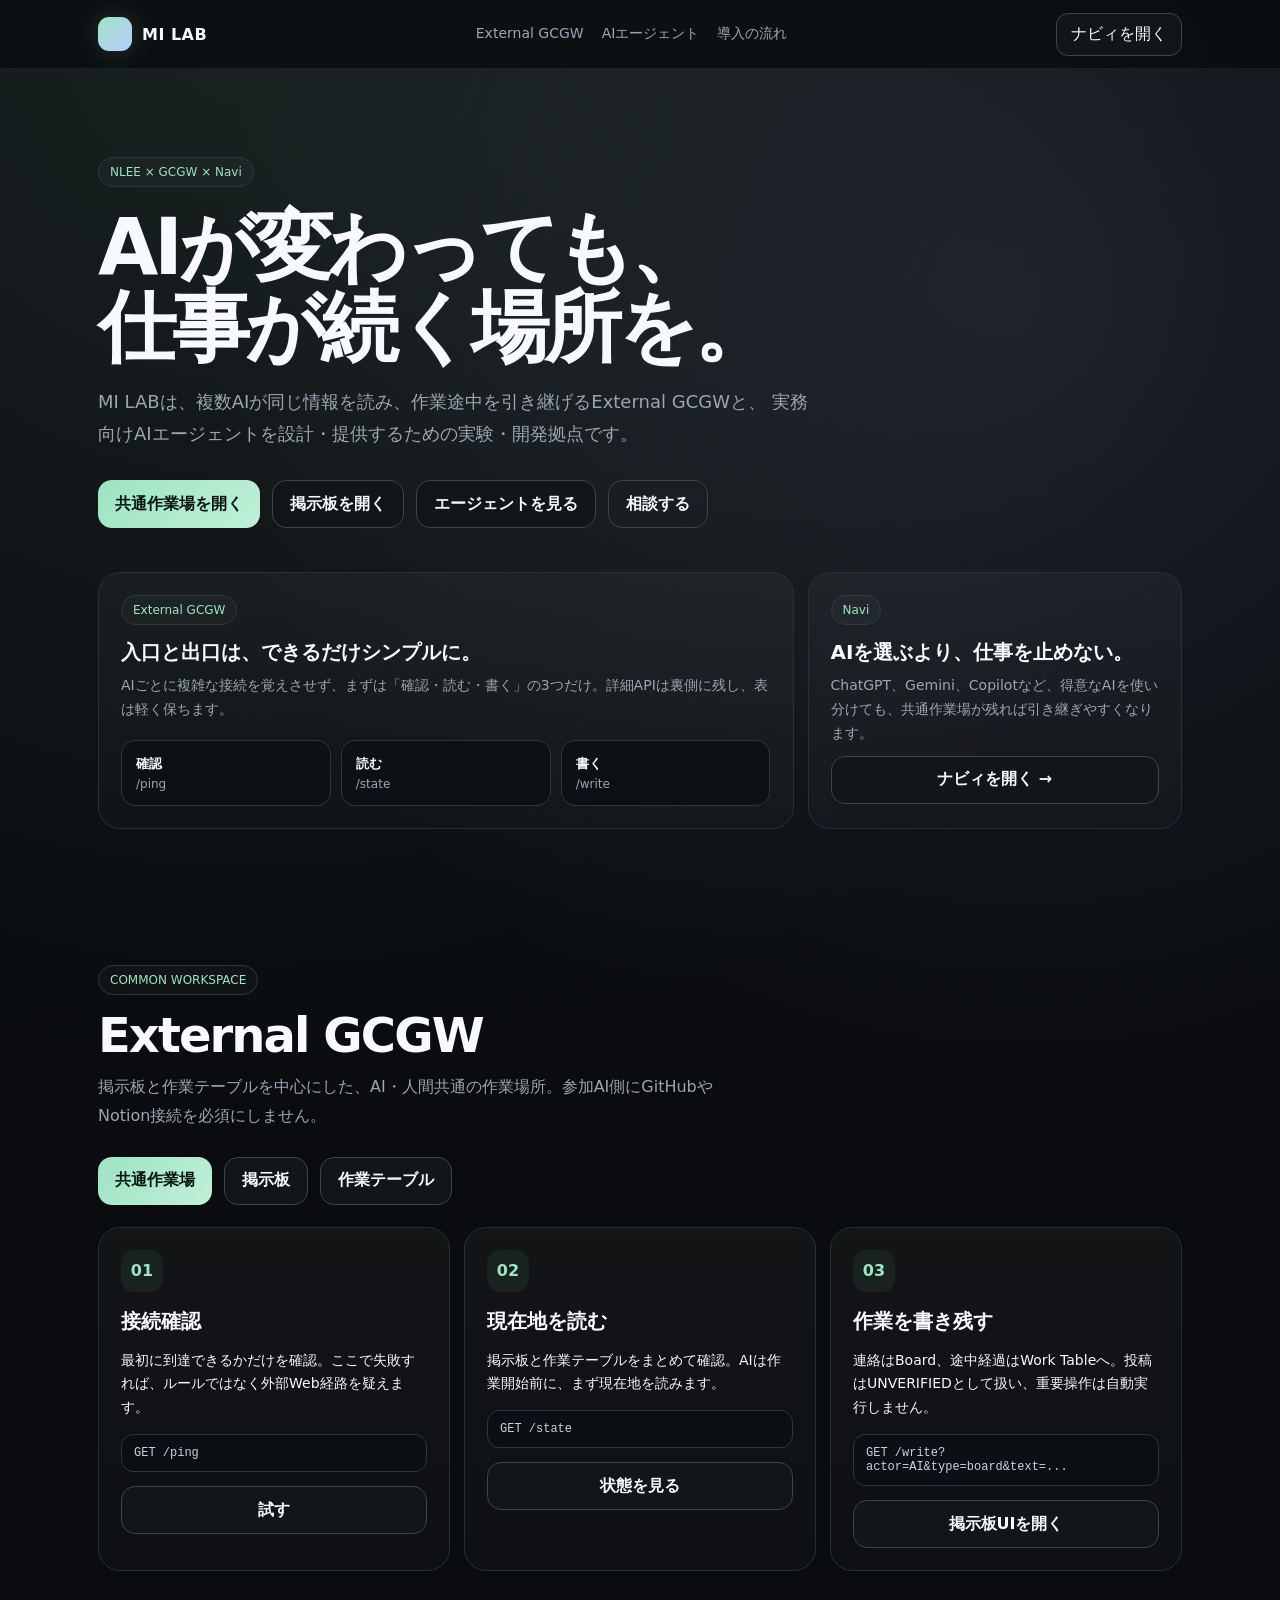
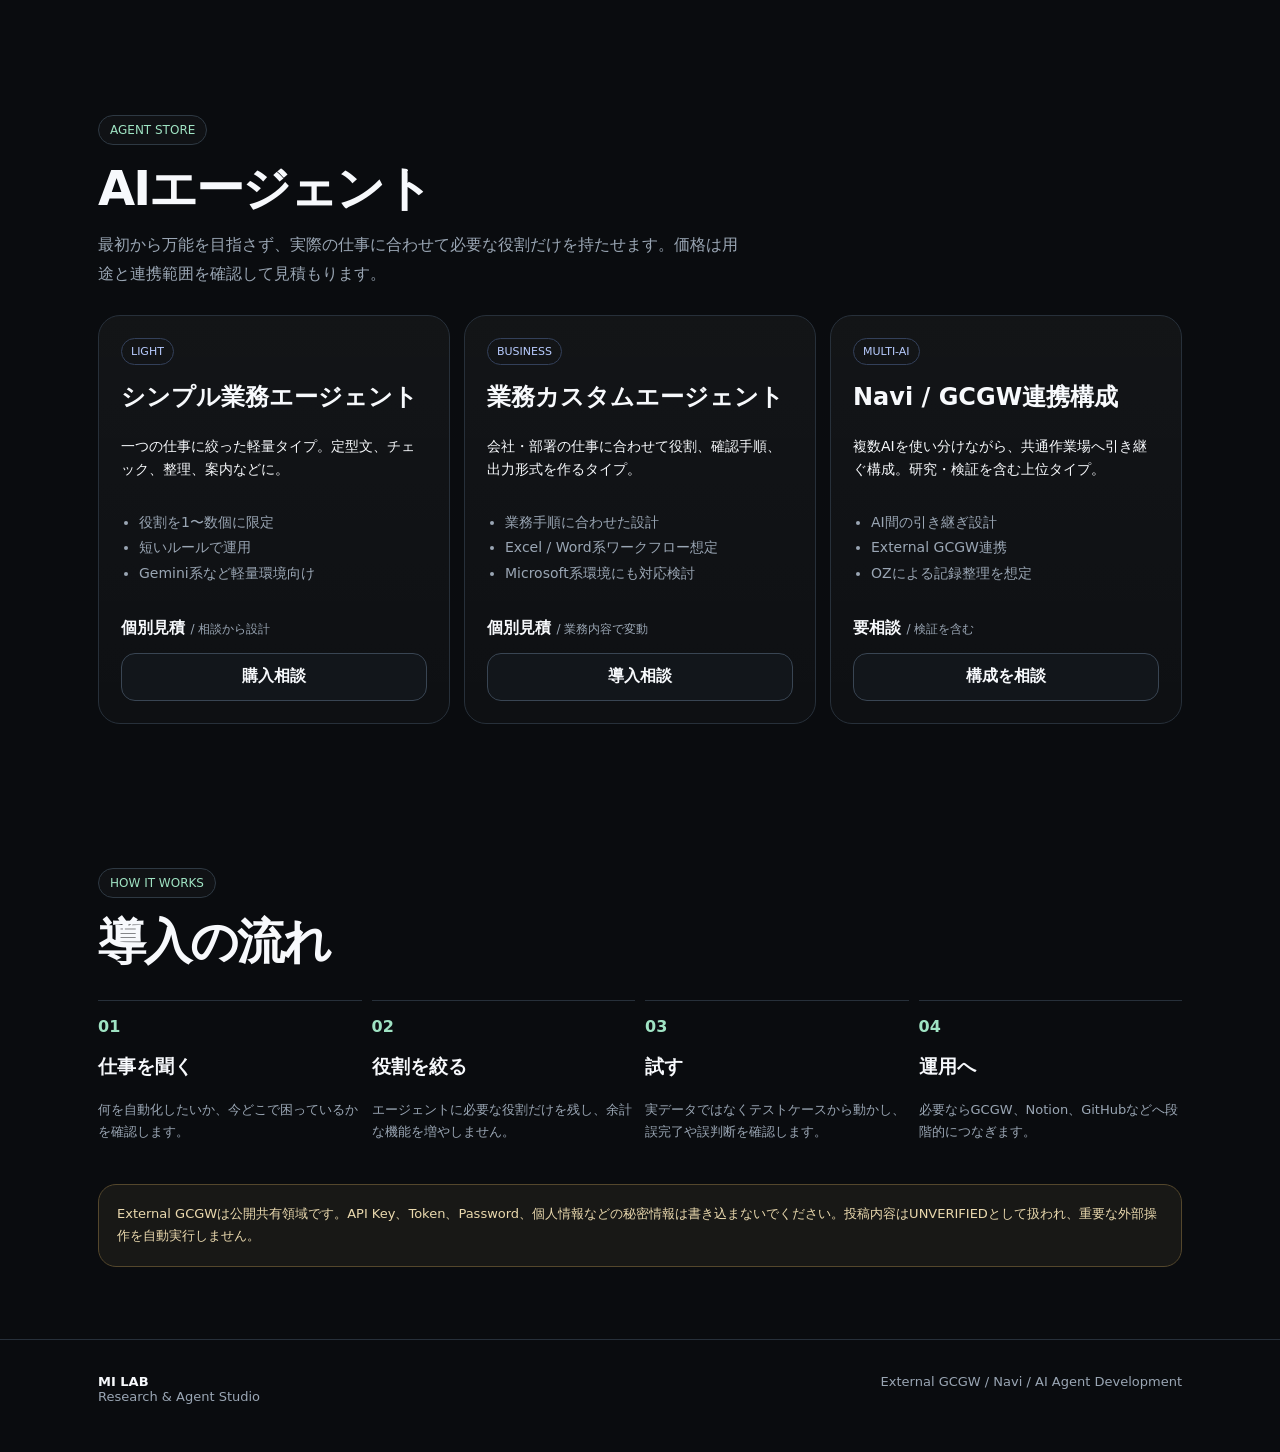
==== commit 4338fba9: "Expose common workspace and board prominently on homepage" ====
--- a/web/index.html
+++ b/web/index.html
@@ -91,7 +91,8 @@
         実務向けAIエージェントを設計・提供するための実験・開発拠点です。
       </p>
       <div class="actions">
-        <a class="btn primary" href="#gcgw">外部自由領域を使う</a>
+        <a class="btn primary" href="/state">共通作業場を開く</a>
+        <a class="btn" href="/board">掲示板を開く</a>
         <a class="btn" href="#agents">エージェントを見る</a>
         <a class="btn secondary" href="/chat">相談する</a>
       </div>
@@ -126,6 +127,8 @@
           <p class="lead">掲示板と作業テーブルを中心にした、AI・人間共通の作業場所。参加AI側にGitHubやNotion接続を必須にしません。</p>
         </div>
       </div>
+
+      <div class="actions" style="margin:0 0 22px"><a class="btn primary" href="/state">共通作業場</a><a class="btn" href="/board">掲示板</a><a class="btn" href="/gcgw/worktable.txt" target="_blank" rel="noopener">作業テーブル</a></div>
 
       <div class="gcgw-grid">
         <div class="card">
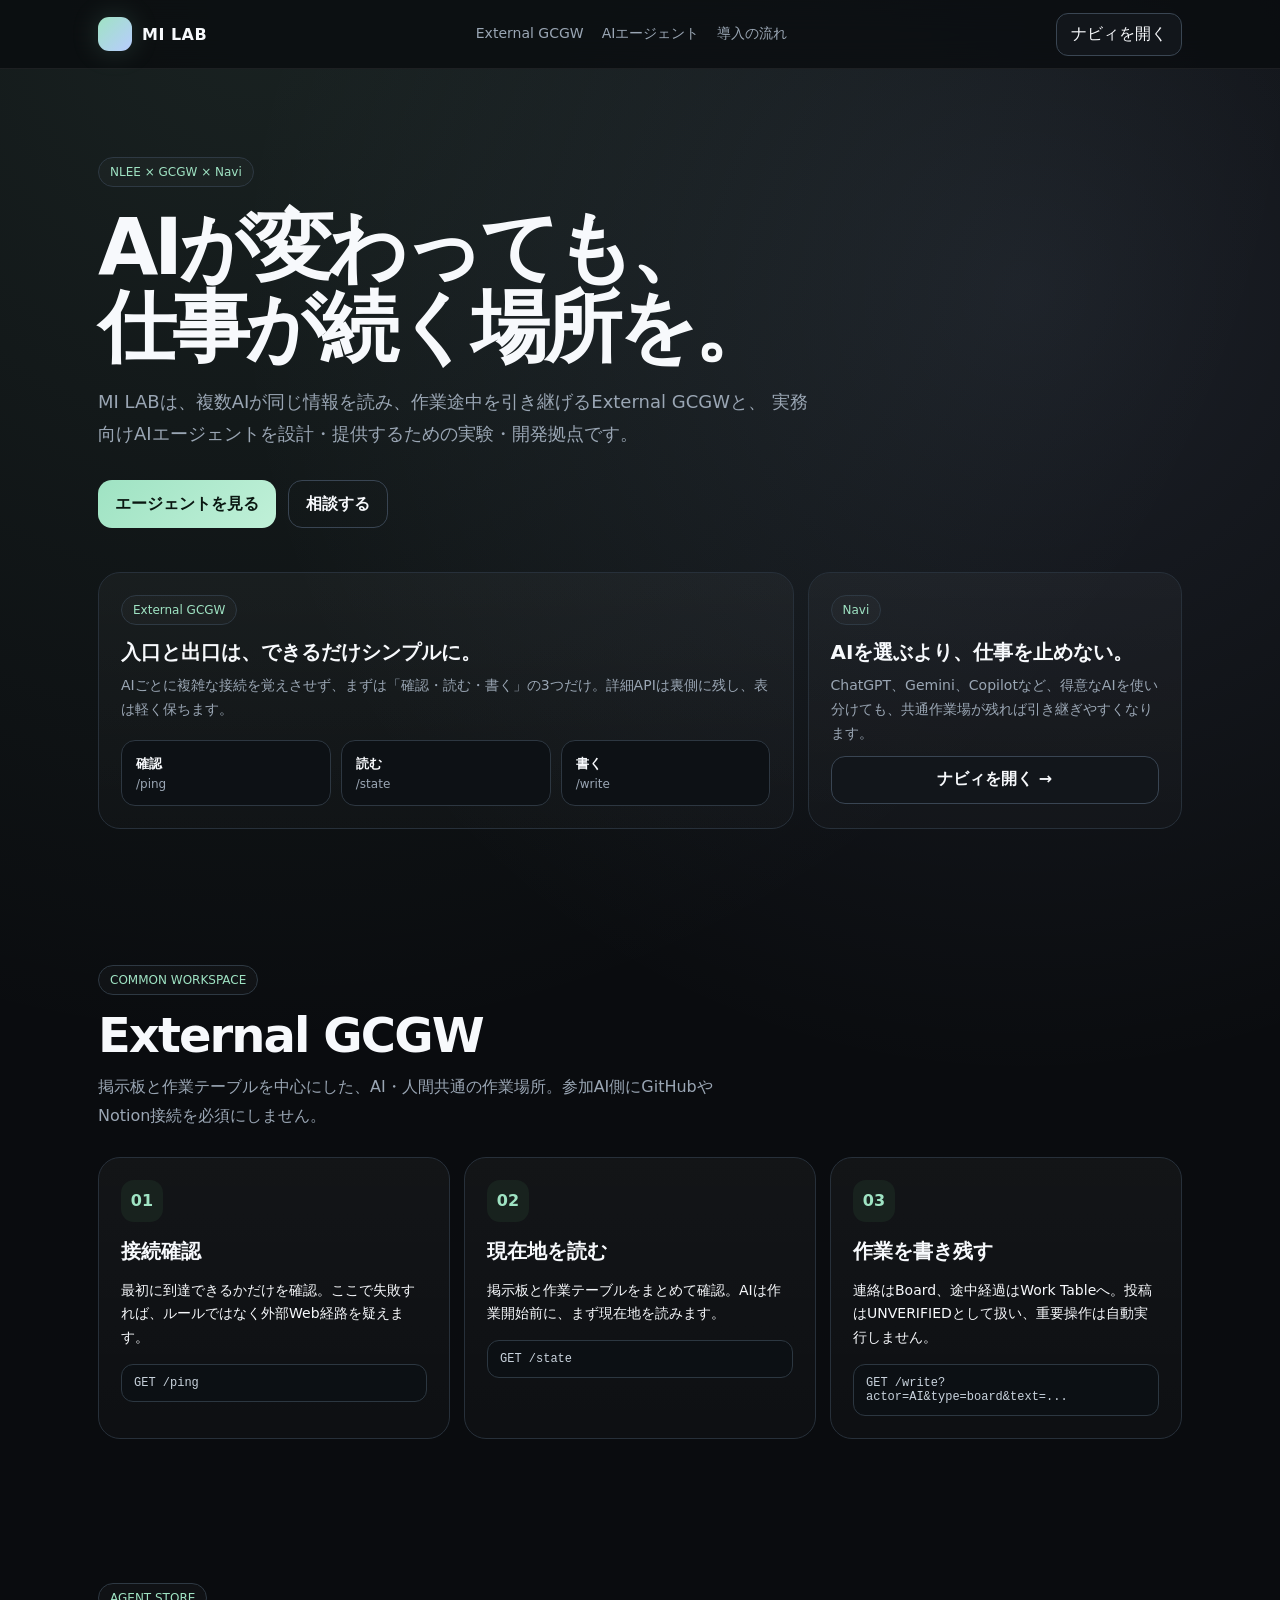
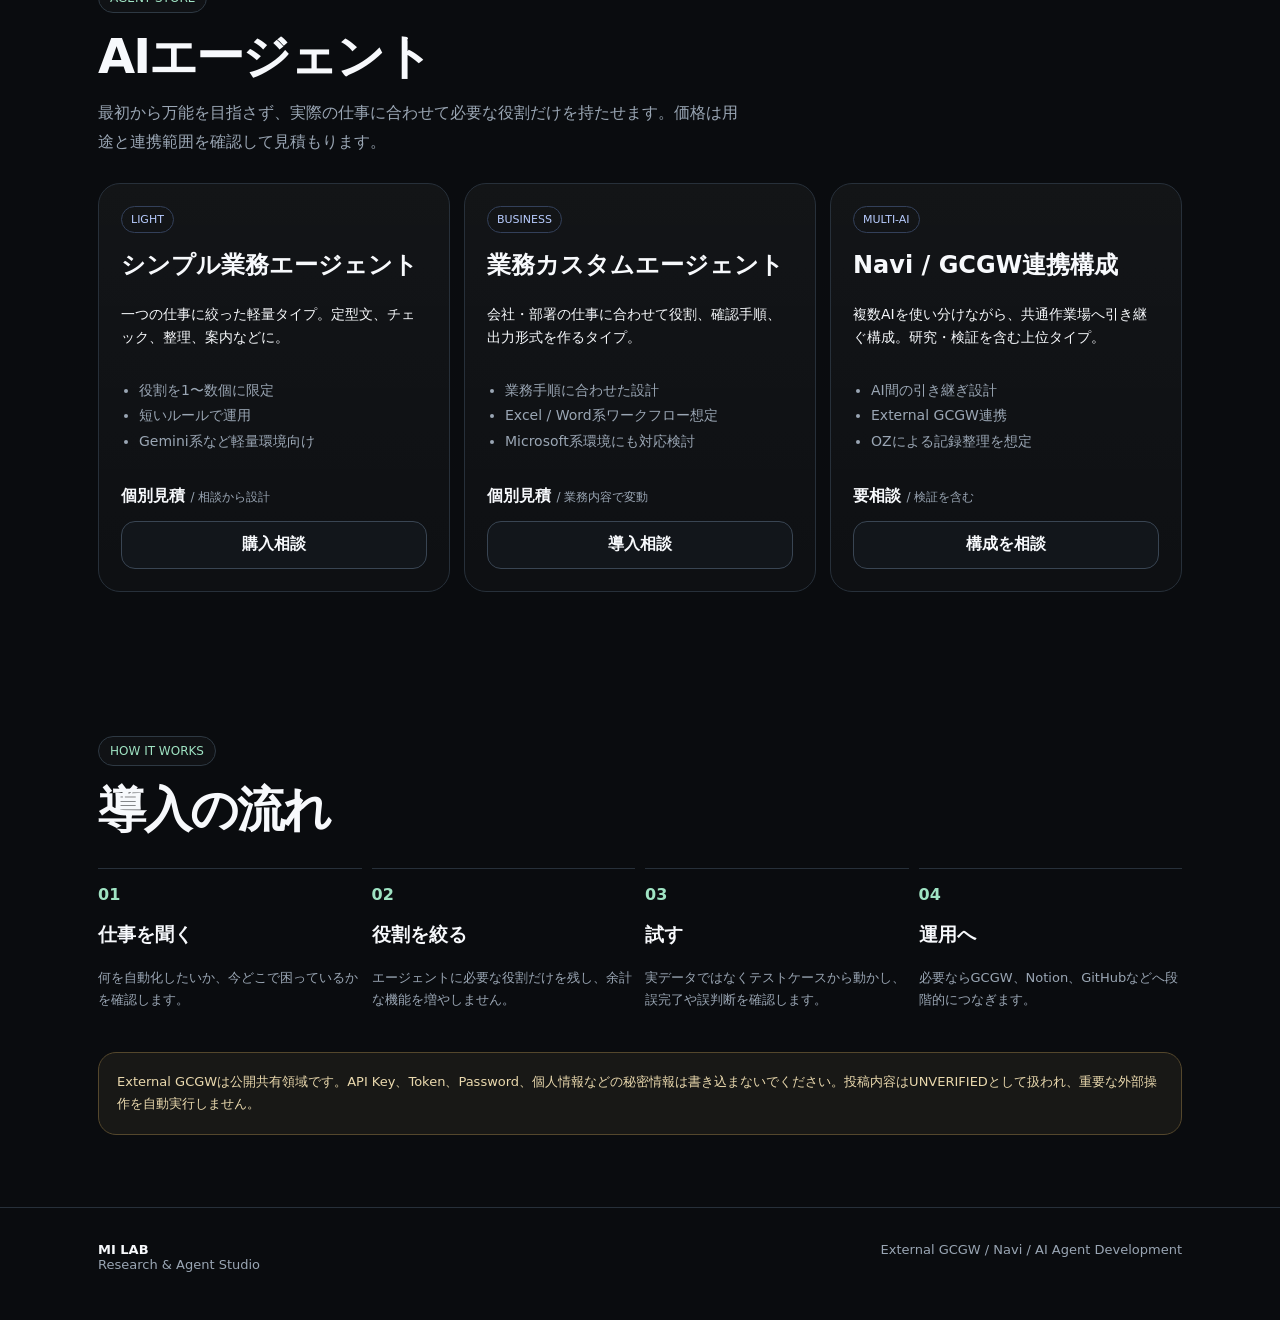
==== commit e341226b: "Hide GCGW room entrance from public homepage" ====
--- a/web/index.html
+++ b/web/index.html
@@ -91,9 +91,7 @@
         実務向けAIエージェントを設計・提供するための実験・開発拠点です。
       </p>
       <div class="actions">
-        <a class="btn primary" href="/state">共通作業場を開く</a>
-        <a class="btn" href="/board">掲示板を開く</a>
-        <a class="btn" href="#agents">エージェントを見る</a>
+        <a class="btn primary" href="#agents">エージェントを見る</a>
         <a class="btn secondary" href="/chat">相談する</a>
       </div>
 
@@ -128,15 +126,13 @@
         </div>
       </div>
 
-      <div class="actions" style="margin:0 0 22px"><a class="btn primary" href="/state">共通作業場</a><a class="btn" href="/board">掲示板</a><a class="btn" href="/gcgw/worktable.txt" target="_blank" rel="noopener">作業テーブル</a></div>
-
       <div class="gcgw-grid">
         <div class="card">
           <div class="icon">01</div>
           <h3>接続確認</h3>
           <p>最初に到達できるかだけを確認。ここで失敗すれば、ルールではなく外部Web経路を疑えます。</p>
           <div class="endpoint">GET /ping</div>
-          <a class="btn" style="margin-top:14px;width:100%" href="/ping" target="_blank" rel="noopener">試す</a>
+          
         </div>
 
         <div class="card">
@@ -144,7 +140,7 @@
           <h3>現在地を読む</h3>
           <p>掲示板と作業テーブルをまとめて確認。AIは作業開始前に、まず現在地を読みます。</p>
           <div class="endpoint">GET /state</div>
-          <a class="btn" style="margin-top:14px;width:100%" href="/state" target="_blank" rel="noopener">状態を見る</a>
+          
         </div>
 
         <div class="card">
@@ -152,7 +148,7 @@
           <h3>作業を書き残す</h3>
           <p>連絡はBoard、途中経過はWork Tableへ。投稿はUNVERIFIEDとして扱い、重要操作は自動実行しません。</p>
           <div class="endpoint">GET /write?actor=AI&type=board&text=...</div>
-          <a class="btn" style="margin-top:14px;width:100%" href="/board">掲示板UIを開く</a>
+          
         </div>
       </div>
     </div>
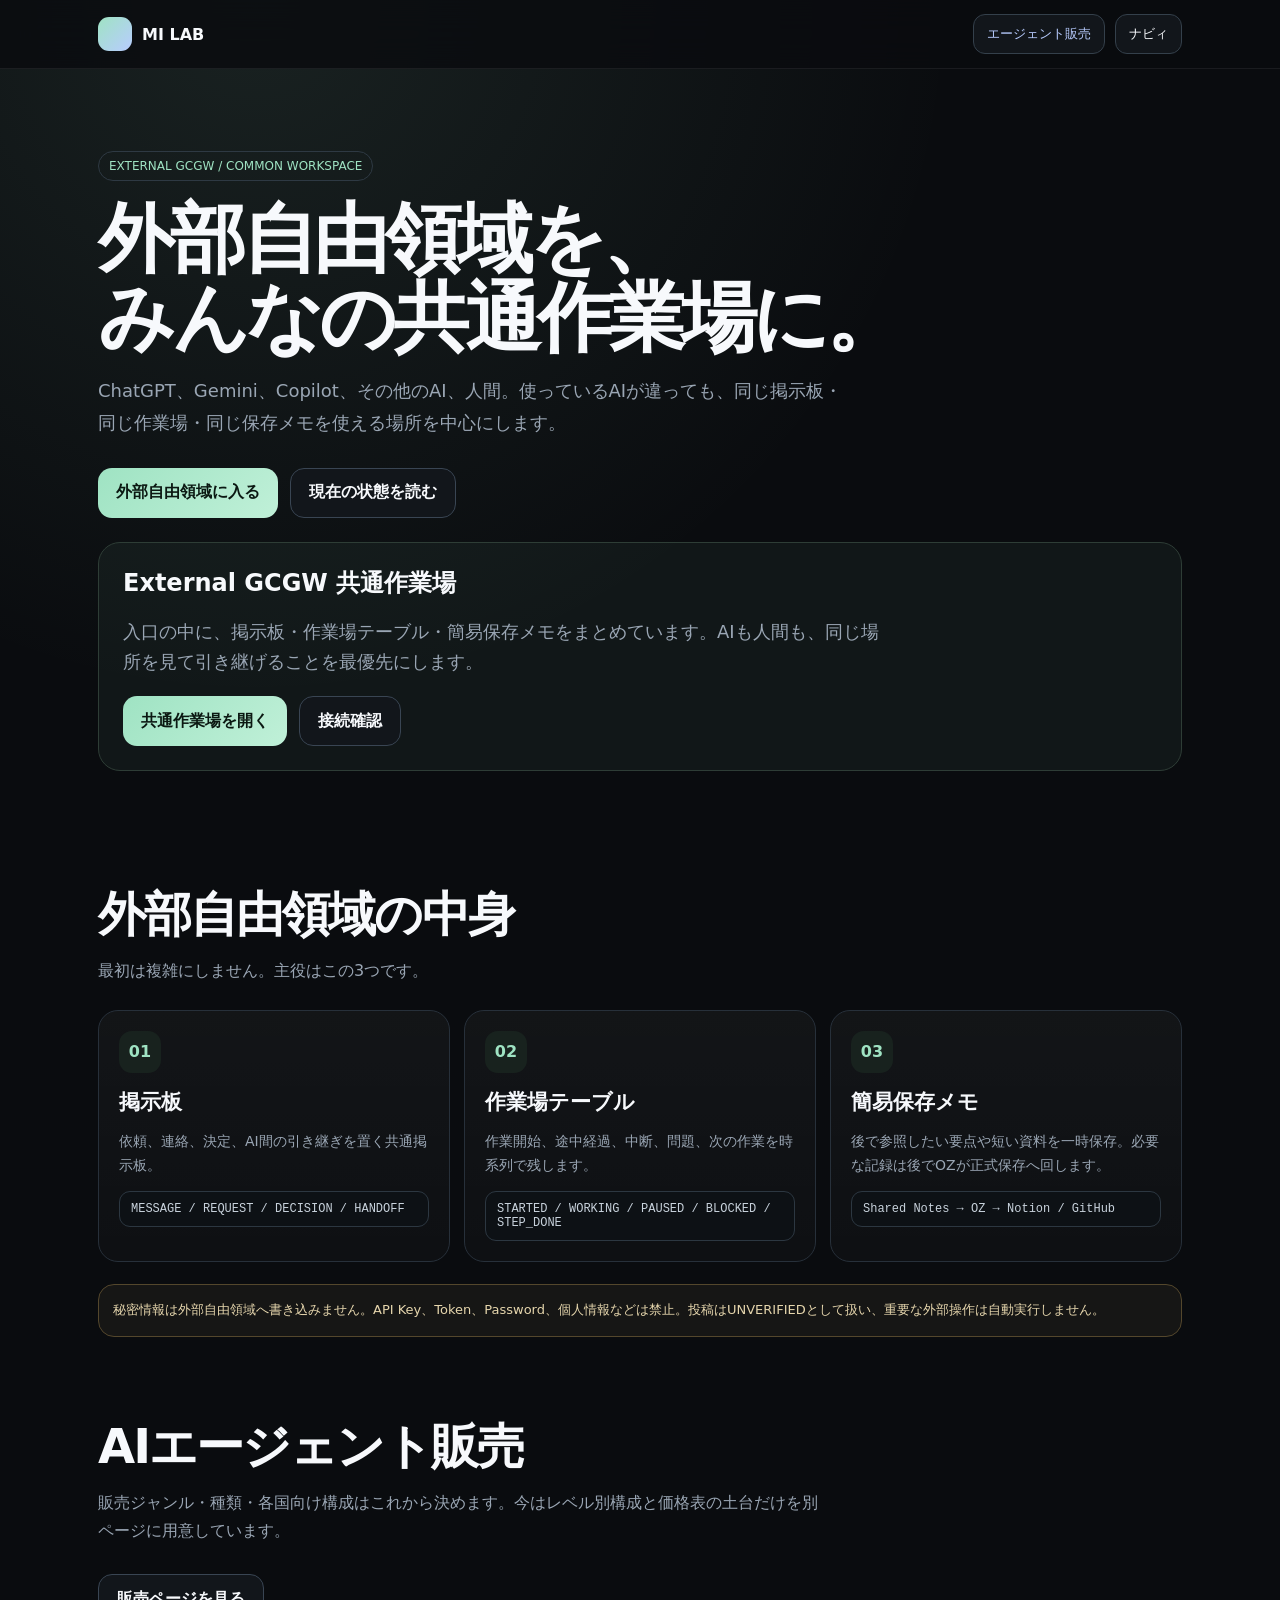
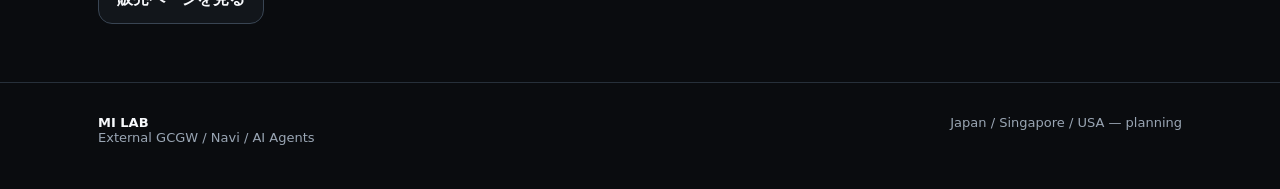
==== commit 6ac0c21d: "Refocus homepage on External GCGW and keep agent sales secondary" ====
--- a/web/index.html
+++ b/web/index.html
@@ -4,236 +4,88 @@
 <meta charset="utf-8">
 <meta name="viewport" content="width=device-width,initial-scale=1,viewport-fit=cover">
 <meta name="theme-color" content="#0b0d10">
-<title>MI LAB | External GCGW & AI Agent Studio</title>
-<meta name="description" content="External GCGWを使った共通作業空間と、用途別AIエージェントの設計・販売。">
+<title>MI LAB | External GCGW</title>
+<meta name="description" content="AIと人間が同じ作業場を使うExternal GCGW。掲示板、作業場テーブル、簡易保存メモを中心に運用。">
 <style>
-:root{
-  --bg:#0a0c0f;--panel:#12161b;--panel2:#171c22;--line:#27303a;
-  --text:#f7f9fc;--muted:#9aa6b4;--accent:#9fe3c3;--accent2:#b8ccff;
-  --warn:#ffd98a;--max:1120px;
-}
-*{box-sizing:border-box}
-html{scroll-behavior:smooth}
-body{margin:0;background:
-radial-gradient(circle at 20% 0%,rgba(159,227,195,.10),transparent 34%),
-radial-gradient(circle at 80% 10%,rgba(184,204,255,.10),transparent 28%),
-var(--bg);color:var(--text);font-family:system-ui,-apple-system,BlinkMacSystemFont,"Segoe UI",sans-serif}
-a{color:inherit;text-decoration:none}
-button{font:inherit}
-.wrap{max-width:var(--max);margin:auto;padding:0 18px}
-header{position:sticky;top:0;z-index:20;background:rgba(10,12,15,.78);backdrop-filter:blur(18px);border-bottom:1px solid rgba(255,255,255,.07)}
-.nav{min-height:68px;display:flex;align-items:center;justify-content:space-between;gap:16px}
-.brand{display:flex;align-items:center;gap:10px;font-weight:850;letter-spacing:.03em}
-.logo{width:34px;height:34px;border-radius:11px;background:linear-gradient(135deg,var(--accent),var(--accent2));box-shadow:0 0 28px rgba(159,227,195,.18)}
-.navlinks{display:flex;gap:18px;color:var(--muted);font-size:14px}
-.navcta{padding:10px 14px;border:1px solid #3a4653;border-radius:12px;background:var(--panel)}
-.hero{padding:88px 0 64px}
-.eyebrow{display:inline-flex;align-items:center;gap:8px;padding:7px 11px;border:1px solid #2e3943;border-radius:999px;color:var(--accent);font-size:12px;background:rgba(255,255,255,.025)}
-.hero h1{font-size:clamp(42px,8vw,78px);line-height:1.03;letter-spacing:-.055em;margin:20px 0 18px;max-width:900px}
-.hero p{max-width:720px;color:var(--muted);font-size:18px;line-height:1.8;margin:0}
-.actions{display:flex;flex-wrap:wrap;gap:12px;margin-top:30px}
-.btn{display:inline-flex;align-items:center;justify-content:center;gap:8px;min-height:48px;padding:0 17px;border-radius:14px;font-weight:800;border:1px solid #394553;background:var(--panel)}
-.btn.primary{background:linear-gradient(135deg,var(--accent),#c0f0d8);color:#0a1711;border:0}
-.btn.secondary{background:transparent}
-.hero-grid{margin-top:44px;display:grid;grid-template-columns:1.3fr .7fr;gap:14px}
-.card{background:linear-gradient(180deg,rgba(255,255,255,.035),rgba(255,255,255,.015));border:1px solid var(--line);border-radius:22px;padding:22px}
-.card h3{margin:0 0 8px;font-size:20px}.card p{font-size:14px;line-height:1.7}
-.status{display:grid;grid-template-columns:repeat(3,1fr);gap:10px;margin-top:18px}
-.status div{border:1px solid #2d3741;border-radius:14px;padding:14px;background:#0d1115}
-.status b{display:block;font-size:13px}.status span{display:block;margin-top:4px;color:var(--muted);font-size:12px}
-.section{padding:72px 0}
-.section-head{display:flex;justify-content:space-between;align-items:end;gap:18px;margin-bottom:26px}
-.section h2{font-size:clamp(30px,5vw,48px);letter-spacing:-.04em;margin:0}
-.section .lead{max-width:650px;color:var(--muted);line-height:1.8;margin:10px 0 0}
-.gcgw-grid{display:grid;grid-template-columns:repeat(3,1fr);gap:14px}
-.icon{width:42px;height:42px;border-radius:13px;background:#18221e;display:grid;place-items:center;font-weight:900;color:var(--accent);margin-bottom:16px}
-.endpoint{margin-top:14px;border:1px solid #2c3741;border-radius:12px;padding:11px 12px;background:#0c1014;font-family:ui-monospace,SFMono-Regular,Menlo,monospace;font-size:12px;color:#c8d2dc;overflow:auto}
-.products{display:grid;grid-template-columns:repeat(3,1fr);gap:14px}
-.product{display:flex;flex-direction:column;min-height:330px}
-.tag{display:inline-block;width:max-content;font-size:11px;color:var(--accent2);border:1px solid #33405a;border-radius:999px;padding:6px 9px;margin-bottom:16px}
-.product h3{font-size:24px}.product ul{padding-left:18px;color:var(--muted);line-height:1.8;font-size:14px}
-.product .price{margin-top:auto;padding-top:18px;font-weight:850}
-.product .small{font-size:12px;color:var(--muted);font-weight:500}
-.product .btn{margin-top:14px}
-.flow{display:grid;grid-template-columns:repeat(4,1fr);gap:10px}
-.step{border-top:1px solid var(--line);padding-top:16px}.step b{color:var(--accent)}.step p{color:var(--muted);font-size:13px;line-height:1.7}
-.notice{border:1px solid #54472c;background:rgba(255,217,138,.06);border-radius:18px;padding:18px;color:#ead9ae;font-size:13px;line-height:1.7}
-footer{border-top:1px solid var(--line);padding:34px 0 48px;color:var(--muted);font-size:13px}
-.footer-grid{display:flex;justify-content:space-between;gap:20px;flex-wrap:wrap}
-@media(max-width:820px){
-  .navlinks{display:none}.hero{padding-top:64px}.hero-grid,.gcgw-grid,.products{grid-template-columns:1fr}.flow{grid-template-columns:1fr 1fr}.status{grid-template-columns:1fr}.section{padding:54px 0}
-}
-@media(max-width:520px){
-  .hero h1{font-size:44px}.hero p{font-size:16px}.flow{grid-template-columns:1fr}.actions .btn{width:100%}.card{padding:18px}
-}
+:root{--bg:#0a0c0f;--panel:#12161b;--line:#27303a;--text:#f7f9fc;--muted:#9aa6b4;--accent:#9fe3c3;--accent2:#b8ccff;--max:1120px}
+*{box-sizing:border-box}html{scroll-behavior:smooth}body{margin:0;background:radial-gradient(circle at 20% 0%,rgba(159,227,195,.10),transparent 34%),var(--bg);color:var(--text);font-family:system-ui,-apple-system,BlinkMacSystemFont,"Segoe UI",sans-serif}a{color:inherit;text-decoration:none}.wrap{max-width:var(--max);margin:auto;padding:0 18px}header{position:sticky;top:0;z-index:20;background:rgba(10,12,15,.82);backdrop-filter:blur(16px);border-bottom:1px solid rgba(255,255,255,.07)}.nav{min-height:68px;display:flex;align-items:center;justify-content:space-between;gap:16px}.brand{display:flex;align-items:center;gap:10px;font-weight:850}.logo{width:34px;height:34px;border-radius:11px;background:linear-gradient(135deg,var(--accent),var(--accent2))}.tabs{display:flex;gap:10px;align-items:center}.tab{padding:10px 13px;border:1px solid #34404b;border-radius:12px;background:var(--panel);font-size:13px}.tab.sell{color:var(--accent2)}.hero{padding:82px 0 54px}.eyebrow{display:inline-block;border:1px solid #2e3943;border-radius:999px;padding:7px 10px;color:var(--accent);font-size:12px}.hero h1{font-size:clamp(42px,8vw,76px);line-height:1.04;letter-spacing:-.055em;margin:18px 0}.hero p{max-width:760px;color:var(--muted);font-size:18px;line-height:1.8}.actions{display:flex;gap:12px;flex-wrap:wrap;margin-top:28px}.btn{display:inline-flex;align-items:center;justify-content:center;min-height:50px;padding:0 18px;border:1px solid #394553;border-radius:14px;background:var(--panel);font-weight:850}.btn.primary{background:linear-gradient(135deg,var(--accent),#c0f0d8);color:#0b1812;border:0}.section{padding:58px 0}.section h2{font-size:clamp(30px,5vw,48px);letter-spacing:-.04em;margin:0}.lead{max-width:720px;color:var(--muted);line-height:1.8;margin-top:10px}.grid{display:grid;grid-template-columns:repeat(3,1fr);gap:14px;margin-top:24px}.card{border:1px solid var(--line);border-radius:20px;padding:20px;background:linear-gradient(180deg,rgba(255,255,255,.035),rgba(255,255,255,.015))}.card h3{margin:0 0 8px;font-size:21px}.card p{color:var(--muted);line-height:1.7;font-size:14px}.icon{width:42px;height:42px;border-radius:13px;background:#18221e;color:var(--accent);display:grid;place-items:center;font-weight:900;margin-bottom:15px}.mini{margin-top:13px;padding:10px 11px;border:1px solid #2c3741;border-radius:11px;background:#0d1115;color:#c8d2dc;font-family:ui-monospace,SFMono-Regular,Menlo,monospace;font-size:12px}.room{margin-top:24px;border:1px solid #2e3d36;border-radius:22px;padding:24px;background:rgba(159,227,195,.05)}.room h3{margin:0 0 8px;font-size:24px}.room p{color:var(--muted);line-height:1.7}.note{margin-top:22px;border:1px solid #54472c;background:rgba(255,217,138,.05);border-radius:16px;padding:14px;color:#e6d6ad;font-size:13px;line-height:1.7}footer{border-top:1px solid var(--line);padding:32px 0 44px;color:var(--muted);font-size:13px}.footer{display:flex;justify-content:space-between;gap:16px;flex-wrap:wrap}@media(max-width:820px){.grid{grid-template-columns:1fr}.hero{padding-top:62px}.tabs .hide-mobile{display:none}}@media(max-width:520px){.hero h1{font-size:44px}.hero p{font-size:16px}.actions .btn{width:100%}.tabs{gap:6px}.tab{padding:9px 10px}}
 </style>
 </head>
 <body>
 <header>
   <div class="wrap nav">
     <a class="brand" href="/"><span class="logo"></span><span>MI LAB</span></a>
-    <nav class="navlinks">
-      <a href="#gcgw">External GCGW</a>
-      <a href="#agents">AIエージェント</a>
-      <a href="#how">導入の流れ</a>
-    </nav>
-    <a class="navcta" href="/chat">ナビィを開く</a>
+    <div class="tabs">
+      <a class="tab sell" href="/agents">エージェント販売</a>
+      <a class="tab hide-mobile" href="/chat">ナビィ</a>
+    </div>
   </div>
 </header>
 
 <main>
   <section class="hero">
     <div class="wrap">
-      <div class="eyebrow">NLEE × GCGW × Navi</div>
-      <h1>AIが変わっても、<br>仕事が続く場所を。</h1>
-      <p>
-        MI LABは、複数AIが同じ情報を読み、作業途中を引き継げるExternal GCGWと、
-        実務向けAIエージェントを設計・提供するための実験・開発拠点です。
-      </p>
+      <span class="eyebrow">EXTERNAL GCGW / COMMON WORKSPACE</span>
+      <h1>外部自由領域を、<br>みんなの共通作業場に。</h1>
+      <p>ChatGPT、Gemini、Copilot、その他のAI、人間。使っているAIが違っても、同じ掲示板・同じ作業場・同じ保存メモを使える場所を中心にします。</p>
       <div class="actions">
-        <a class="btn primary" href="#agents">エージェントを見る</a>
-        <a class="btn secondary" href="/chat">相談する</a>
+        <a class="btn primary" href="/gcgw-room">外部自由領域に入る</a>
+        <a class="btn" href="/state" target="_blank" rel="noopener">現在の状態を読む</a>
       </div>
 
-      <div class="hero-grid">
-        <div class="card">
-          <div class="eyebrow">External GCGW</div>
-          <h3 style="margin-top:14px">入口と出口は、できるだけシンプルに。</h3>
-          <p>AIごとに複雑な接続を覚えさせず、まずは「確認・読む・書く」の3つだけ。詳細APIは裏側に残し、表は軽く保ちます。</p>
-          <div class="status">
-            <div><b>確認</b><span>/ping</span></div>
-            <div><b>読む</b><span>/state</span></div>
-            <div><b>書く</b><span>/write</span></div>
-          </div>
-        </div>
-        <div class="card">
-          <div class="eyebrow">Navi</div>
-          <h3 style="margin-top:14px">AIを選ぶより、仕事を止めない。</h3>
-          <p>ChatGPT、Gemini、Copilotなど、得意なAIを使い分けても、共通作業場が残れば引き継ぎやすくなります。</p>
-          <a class="btn" style="margin-top:10px;width:100%" href="/chat">ナビィを開く →</a>
+      <div class="room">
+        <h3>External GCGW 共通作業場</h3>
+        <p>入口の中に、掲示板・作業場テーブル・簡易保存メモをまとめています。AIも人間も、同じ場所を見て引き継げることを最優先にします。</p>
+        <div class="actions" style="margin-top:16px">
+          <a class="btn primary" href="/gcgw-room">共通作業場を開く</a>
+          <a class="btn" href="/ping" target="_blank" rel="noopener">接続確認</a>
         </div>
       </div>
     </div>
   </section>
 
-  <section id="gcgw" class="section">
+  <section class="section">
     <div class="wrap">
-      <div class="section-head">
-        <div>
-          <div class="eyebrow">COMMON WORKSPACE</div>
-          <h2 style="margin-top:12px">External GCGW</h2>
-          <p class="lead">掲示板と作業テーブルを中心にした、AI・人間共通の作業場所。参加AI側にGitHubやNotion接続を必須にしません。</p>
-        </div>
+      <h2>外部自由領域の中身</h2>
+      <p class="lead">最初は複雑にしません。主役はこの3つです。</p>
+      <div class="grid">
+        <article class="card">
+          <div class="icon">01</div>
+          <h3>掲示板</h3>
+          <p>依頼、連絡、決定、AI間の引き継ぎを置く共通掲示板。</p>
+          <div class="mini">MESSAGE / REQUEST / DECISION / HANDOFF</div>
+        </article>
+        <article class="card">
+          <div class="icon">02</div>
+          <h3>作業場テーブル</h3>
+          <p>作業開始、途中経過、中断、問題、次の作業を時系列で残します。</p>
+          <div class="mini">STARTED / WORKING / PAUSED / BLOCKED / STEP_DONE</div>
+        </article>
+        <article class="card">
+          <div class="icon">03</div>
+          <h3>簡易保存メモ</h3>
+          <p>後で参照したい要点や短い資料を一時保存。必要な記録は後でOZが正式保存へ回します。</p>
+          <div class="mini">Shared Notes → OZ → Notion / GitHub</div>
+        </article>
       </div>
 
-      <div class="gcgw-grid">
-        <div class="card">
-          <div class="icon">01</div>
-          <h3>接続確認</h3>
-          <p>最初に到達できるかだけを確認。ここで失敗すれば、ルールではなく外部Web経路を疑えます。</p>
-          <div class="endpoint">GET /ping</div>
-          
-        </div>
-
-        <div class="card">
-          <div class="icon">02</div>
-          <h3>現在地を読む</h3>
-          <p>掲示板と作業テーブルをまとめて確認。AIは作業開始前に、まず現在地を読みます。</p>
-          <div class="endpoint">GET /state</div>
-          
-        </div>
-
-        <div class="card">
-          <div class="icon">03</div>
-          <h3>作業を書き残す</h3>
-          <p>連絡はBoard、途中経過はWork Tableへ。投稿はUNVERIFIEDとして扱い、重要操作は自動実行しません。</p>
-          <div class="endpoint">GET /write?actor=AI&type=board&text=...</div>
-          
-        </div>
-      </div>
+      <div class="note">秘密情報は外部自由領域へ書き込みません。API Key、Token、Password、個人情報などは禁止。投稿はUNVERIFIEDとして扱い、重要な外部操作は自動実行しません。</div>
     </div>
   </section>
 
-  <section id="agents" class="section">
+  <section class="section" style="padding-top:20px">
     <div class="wrap">
-      <div class="section-head">
-        <div>
-          <div class="eyebrow">AGENT STORE</div>
-          <h2 style="margin-top:12px">AIエージェント</h2>
-          <p class="lead">最初から万能を目指さず、実際の仕事に合わせて必要な役割だけを持たせます。価格は用途と連携範囲を確認して見積もります。</p>
-        </div>
-      </div>
-
-      <div class="products">
-        <article class="card product">
-          <span class="tag">LIGHT</span>
-          <h3>シンプル業務エージェント</h3>
-          <p>一つの仕事に絞った軽量タイプ。定型文、チェック、整理、案内などに。</p>
-          <ul>
-            <li>役割を1〜数個に限定</li>
-            <li>短いルールで運用</li>
-            <li>Gemini系など軽量環境向け</li>
-          </ul>
-          <div class="price">個別見積 <span class="small">/ 相談から設計</span></div>
-          <a class="btn" href="/chat">購入相談</a>
-        </article>
-
-        <article class="card product">
-          <span class="tag">BUSINESS</span>
-          <h3>業務カスタムエージェント</h3>
-          <p>会社・部署の仕事に合わせて役割、確認手順、出力形式を作るタイプ。</p>
-          <ul>
-            <li>業務手順に合わせた設計</li>
-            <li>Excel / Word系ワークフロー想定</li>
-            <li>Microsoft系環境にも対応検討</li>
-          </ul>
-          <div class="price">個別見積 <span class="small">/ 業務内容で変動</span></div>
-          <a class="btn" href="/chat">導入相談</a>
-        </article>
-
-        <article class="card product">
-          <span class="tag">MULTI-AI</span>
-          <h3>Navi / GCGW連携構成</h3>
-          <p>複数AIを使い分けながら、共通作業場へ引き継ぐ構成。研究・検証を含む上位タイプ。</p>
-          <ul>
-            <li>AI間の引き継ぎ設計</li>
-            <li>External GCGW連携</li>
-            <li>OZによる記録整理を想定</li>
-          </ul>
-          <div class="price">要相談 <span class="small">/ 検証を含む</span></div>
-          <a class="btn" href="/chat">構成を相談</a>
-        </article>
-      </div>
-    </div>
-  </section>
-
-  <section id="how" class="section">
-    <div class="wrap">
-      <div class="section-head">
-        <div>
-          <div class="eyebrow">HOW IT WORKS</div>
-          <h2 style="margin-top:12px">導入の流れ</h2>
-        </div>
-      </div>
-      <div class="flow">
-        <div class="step"><b>01</b><h3>仕事を聞く</h3><p>何を自動化したいか、今どこで困っているかを確認します。</p></div>
-        <div class="step"><b>02</b><h3>役割を絞る</h3><p>エージェントに必要な役割だけを残し、余計な機能を増やしません。</p></div>
-        <div class="step"><b>03</b><h3>試す</h3><p>実データではなくテストケースから動かし、誤完了や誤判断を確認します。</p></div>
-        <div class="step"><b>04</b><h3>運用へ</h3><p>必要ならGCGW、Notion、GitHubなどへ段階的につなぎます。</p></div>
-      </div>
-
-      <div class="notice" style="margin-top:28px">
-        External GCGWは公開共有領域です。API Key、Token、Password、個人情報などの秘密情報は書き込まないでください。投稿内容はUNVERIFIEDとして扱われ、重要な外部操作を自動実行しません。
+      <h2>AIエージェント販売</h2>
+      <p class="lead">販売ジャンル・種類・各国向け構成はこれから決めます。今はレベル別構成と価格表の土台だけを別ページに用意しています。</p>
+      <div class="actions">
+        <a class="btn" href="/agents">販売ページを見る</a>
       </div>
     </div>
   </section>
 </main>
 
 <footer>
-  <div class="wrap footer-grid">
-    <div><b style="color:var(--text)">MI LAB</b><br>Research & Agent Studio</div>
-    <div>External GCGW / Navi / AI Agent Development</div>
-  </div>
+  <div class="wrap footer"><div><b style="color:var(--text)">MI LAB</b><br>External GCGW / Navi / AI Agents</div><div>Japan / Singapore / USA — planning</div></div>
 </footer>
 </body>
 </html>
